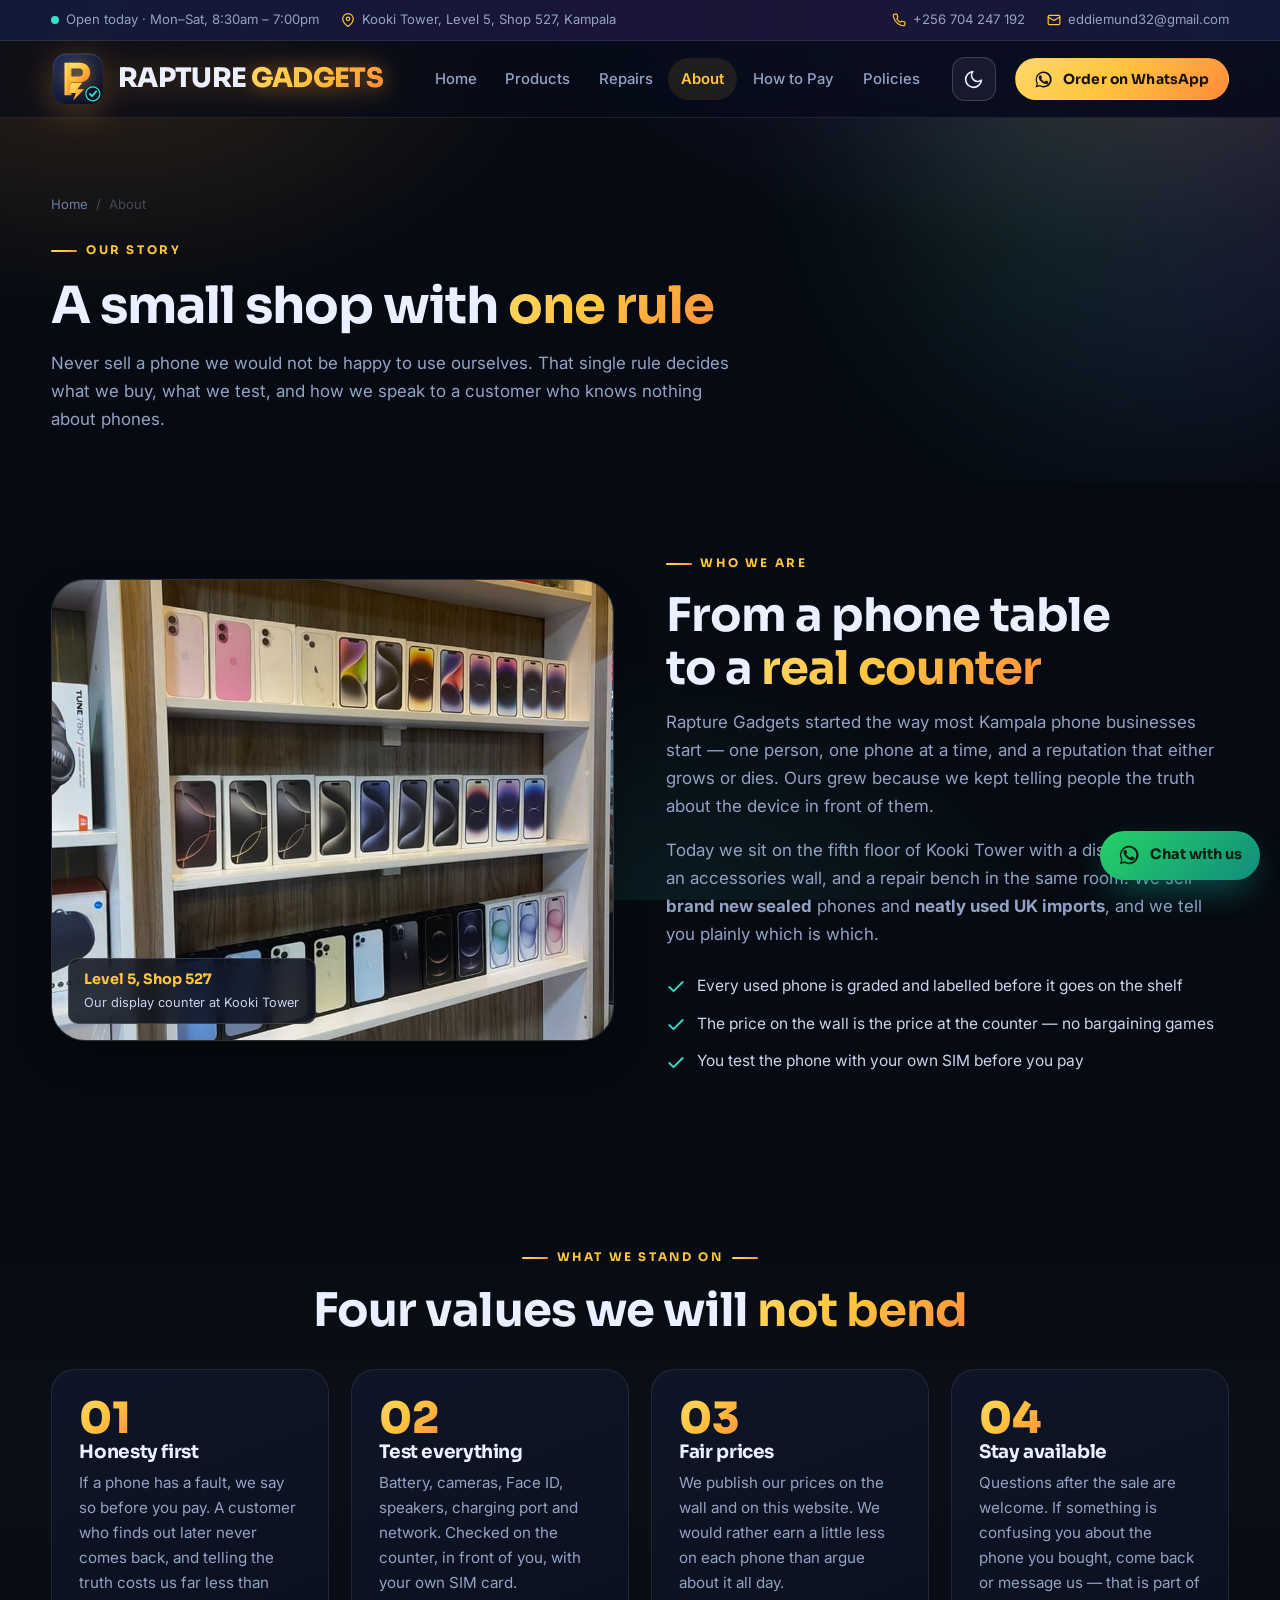
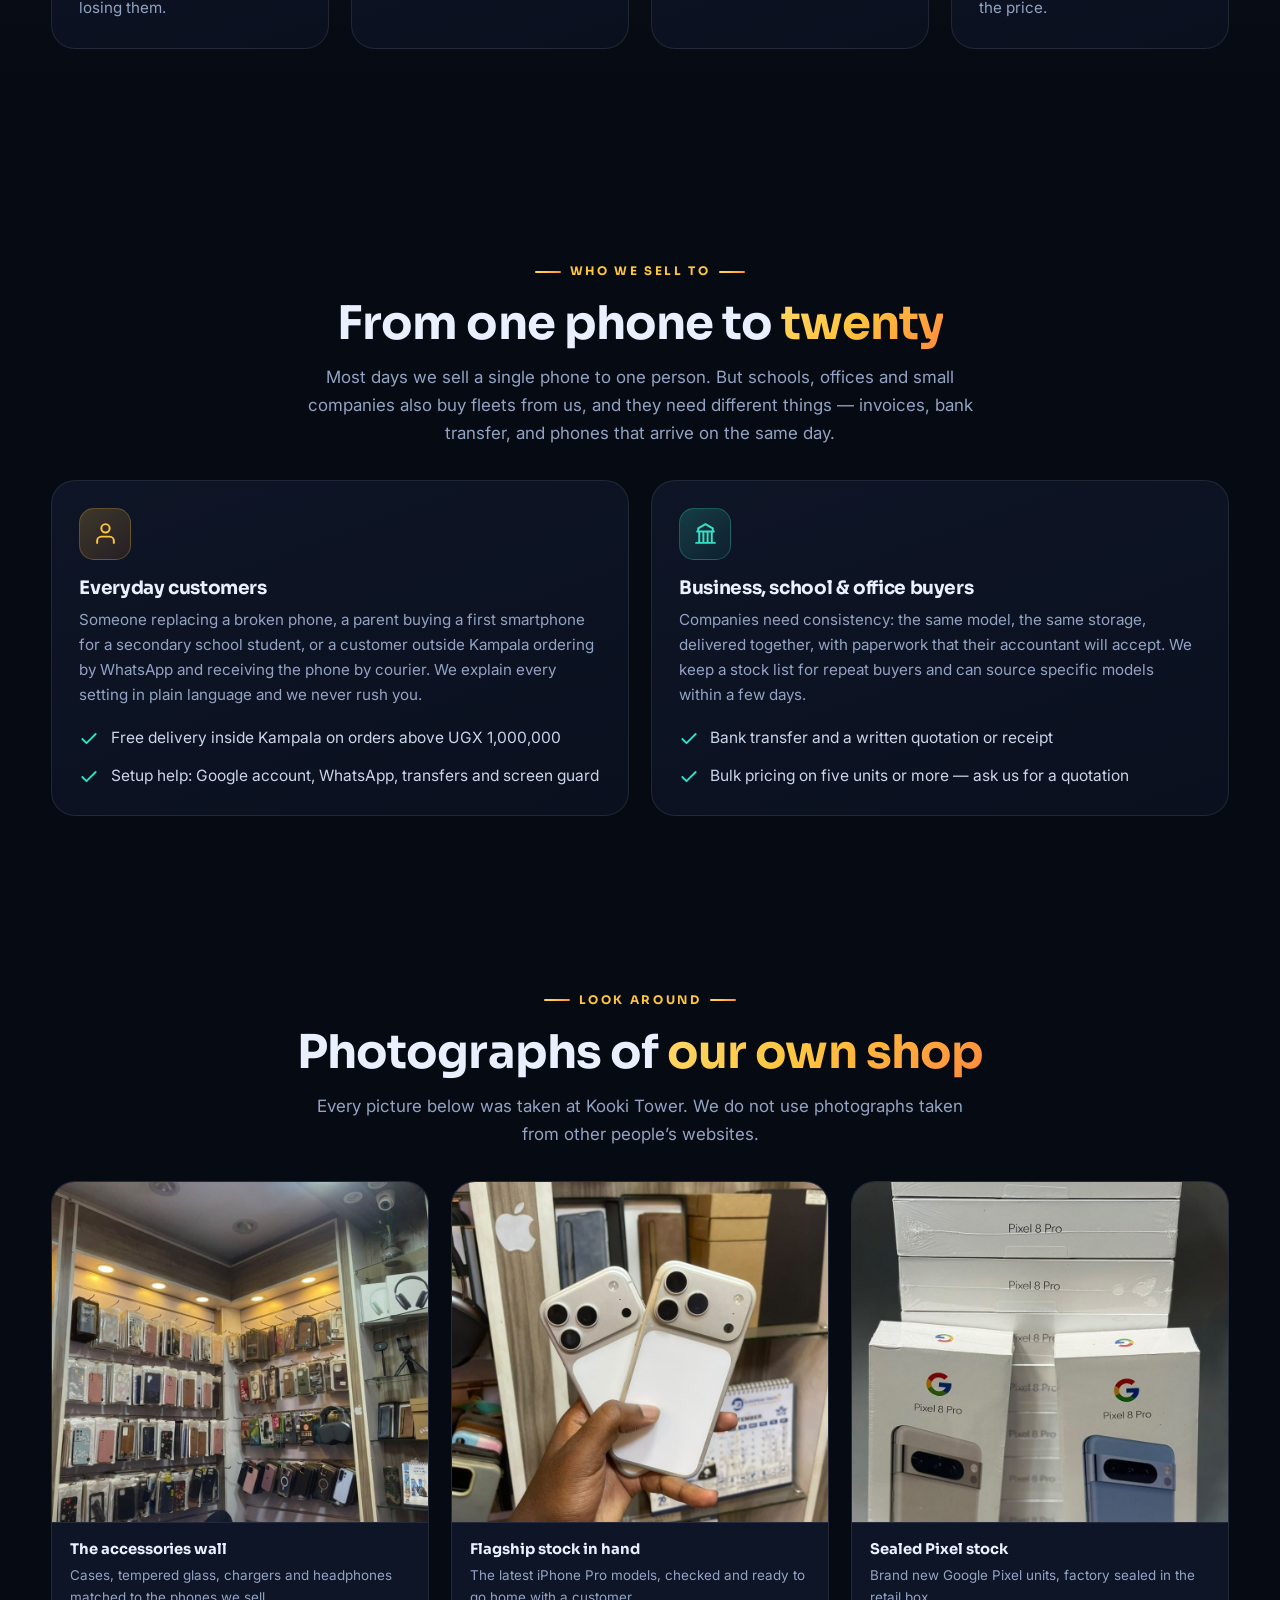
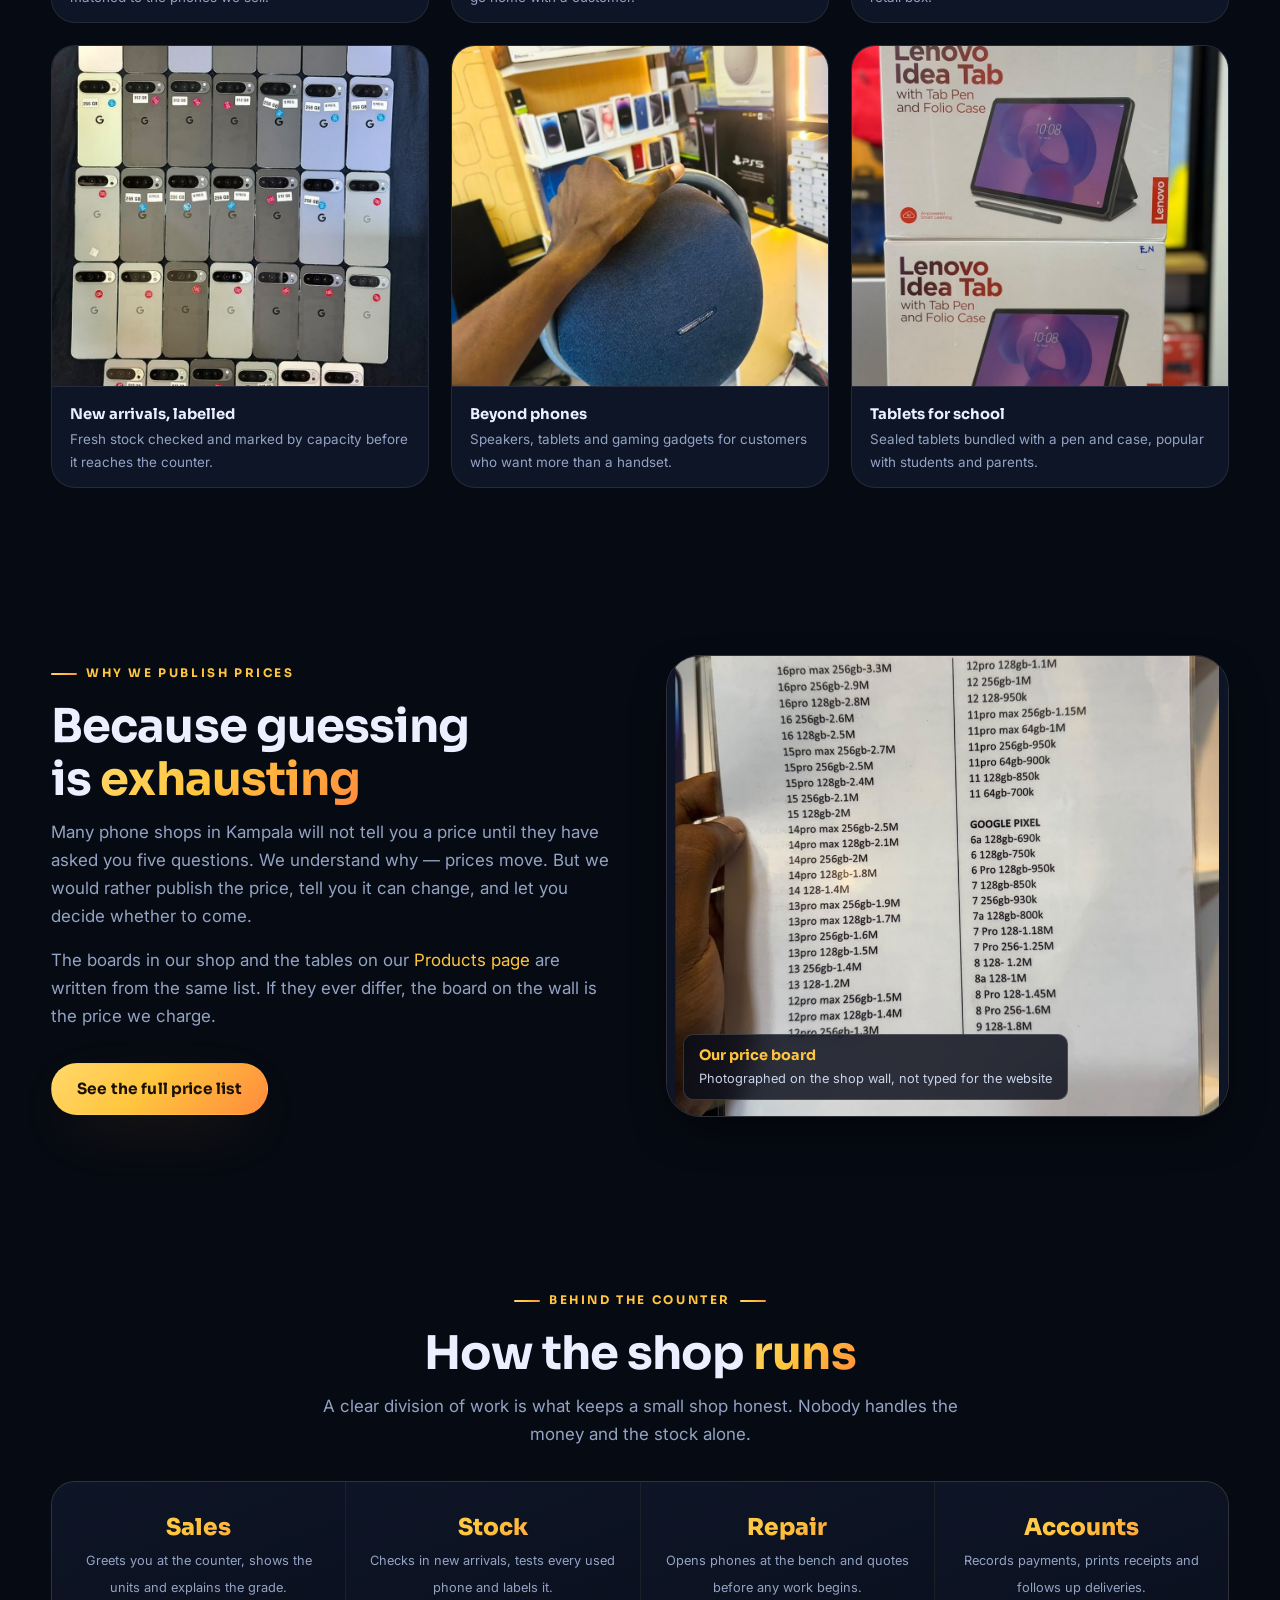
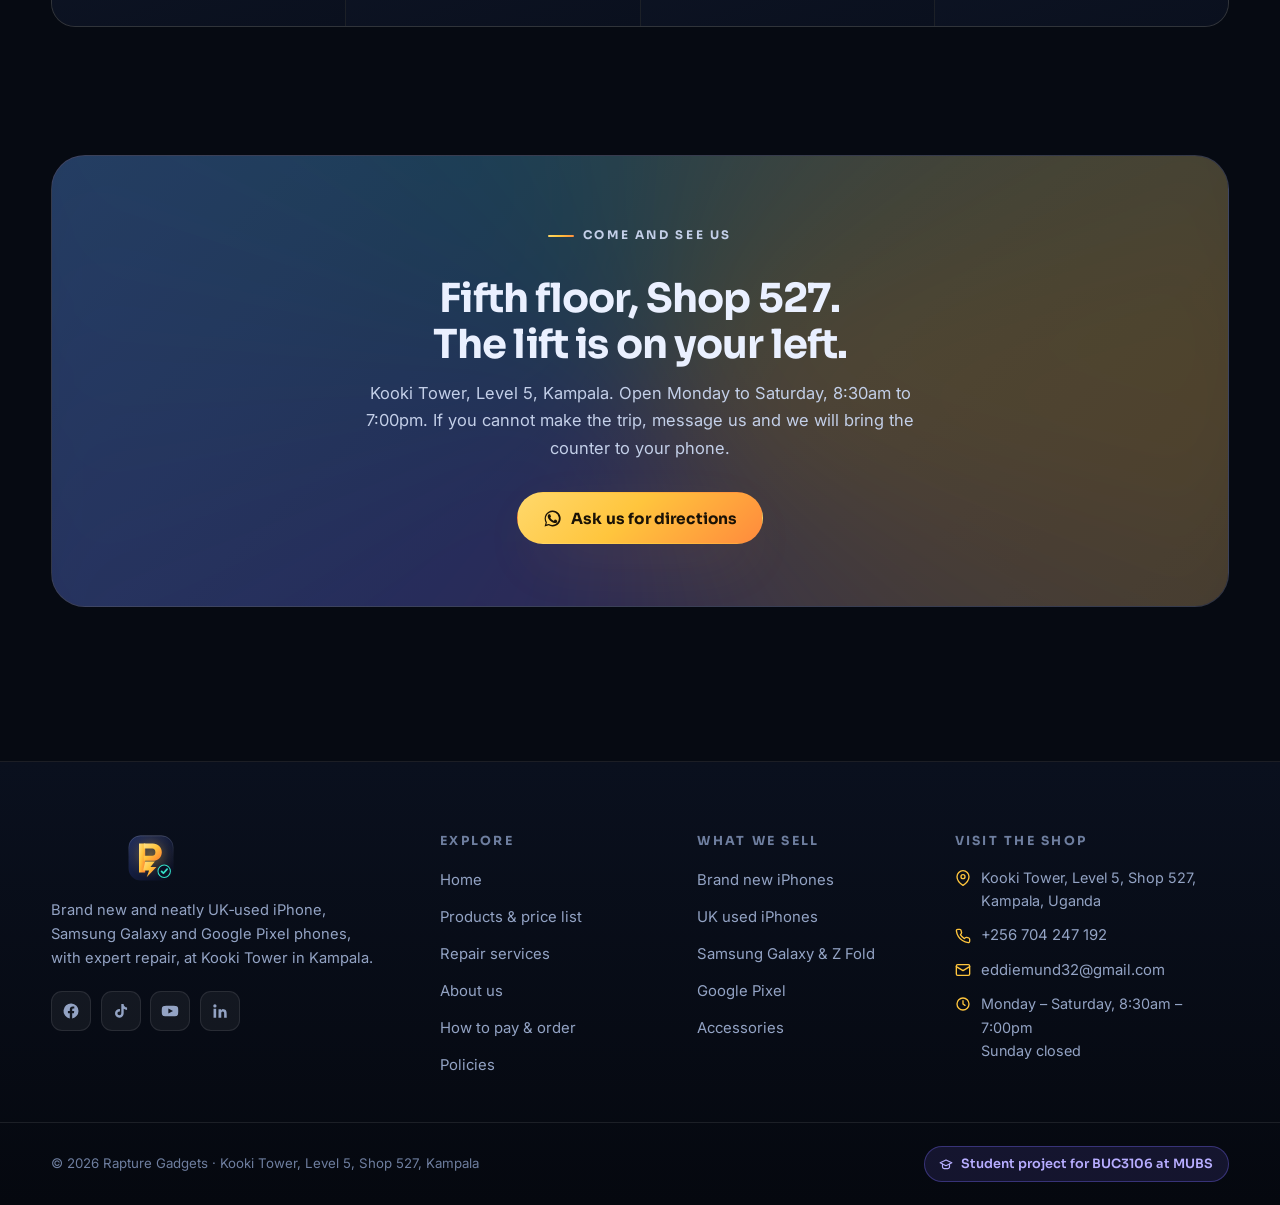
==== about.html @ ebebd6bf "Rapture Gadgets - BUC3106 e-commerce capstone website" ====
<!DOCTYPE html>
<html lang="en">
<head>
<meta charset="UTF-8">
<meta name="viewport" content="width=device-width, initial-scale=1">
<title>About Us | Rapture Gadgets &#8212; Kooki Tower, Kampala</title>
<meta name="description" content="Rapture Gadgets is a phone shop and repair bench at Kooki Tower, Level 5, Shop 527, Kampala. Brand new and UK used iPhone, Samsung and Google Pixel, sold honestly.">
<link rel="icon" href="images/logo-mark.svg" type="image/svg+xml">
<link rel="preconnect" href="https://fonts.googleapis.com">
<link rel="preconnect" href="https://fonts.gstatic.com" crossorigin>
<link href="https://fonts.googleapis.com/css2?family=Sora:wght@400;600;700;800&amp;family=Inter:wght@400;500;600;700&amp;display=swap" rel="stylesheet">
<link rel="stylesheet" href="style.css">
</head>
<body>

<!-- theme switch: pure CSS light/dark mode, no JavaScript -->
<input type="checkbox" id="theme-toggle" class="theme-input" aria-hidden="true">
<a class="skip" href="#main">Skip to content</a>

<!-- ============ TOP BAR ============ -->
<div class="topbar">
  <div class="wrap">
    <ul>
      <li><span class="pulse-dot"></span> Open today &#183; Mon&#8211;Sat, 8:30am &#8211; 7:00pm</li>
      <li>
        <svg viewBox="0 0 24 24" fill="none" stroke="currentColor" stroke-width="2" stroke-linecap="round" stroke-linejoin="round"><path d="M21 10c0 7-9 13-9 13s-9-6-9-13a9 9 0 0 1 18 0Z"/><circle cx="12" cy="10" r="3"/></svg>
        Kooki Tower, Level 5, Shop 527, Kampala
      </li>
    </ul>
    <ul>
      <li>
        <svg viewBox="0 0 24 24" fill="none" stroke="currentColor" stroke-width="2" stroke-linecap="round" stroke-linejoin="round"><path d="M22 16.9v3a2 2 0 0 1-2.2 2 19.8 19.8 0 0 1-8.6-3.1 19.5 19.5 0 0 1-6-6A19.8 19.8 0 0 1 2.1 4.2 2 2 0 0 1 4.1 2h3a2 2 0 0 1 2 1.7c.1 1 .4 1.9.7 2.8a2 2 0 0 1-.5 2.1L8.1 9.9a16 16 0 0 0 6 6l1.3-1.2a2 2 0 0 1 2.1-.5c.9.3 1.8.6 2.8.7a2 2 0 0 1 1.7 2Z"/></svg>
        <a href="tel:+256704247192">+256 704 247 192</a>
      </li>
      <li>
        <svg viewBox="0 0 24 24" fill="none" stroke="currentColor" stroke-width="2" stroke-linecap="round" stroke-linejoin="round"><rect x="2" y="4" width="20" height="16" rx="2"/><path d="m2 7 10 6 10-6"/></svg>
        <a href="mailto:eddiemund32@gmail.com">eddiemund32@gmail.com</a>
      </li>
    </ul>
  </div>
</div>

<!-- ============ HEADER ============ -->
<header class="hdr">
  <div class="wrap">
    <a class="brand" href="index.html">
      <img src="images/logo-mark.svg" alt="Rapture Gadgets logo" width="54" height="54">
      <span class="brand-txt">
        <span class="brand-name"><span class="b1">RAPTURE</span> <span class="b2">GADGETS</span></span>
      </span>
    </a>

    <input type="checkbox" id="nav-toggle" class="nav-toggle" aria-hidden="true">
    <nav class="nav" aria-label="Main">
      <ul>
        <li><a href="index.html">Home</a></li>
        <li><a href="products.html">Products</a></li>
        <li><a href="repairs.html">Repairs</a></li>
        <li><a href="about.html" aria-current="page">About</a></li>
        <li><a href="pay.html">How to Pay</a></li>
        <li><a href="policies.html">Policies</a></li>
      </ul>
    </nav>
    <label for="nav-toggle" class="nav-burger" aria-label="Open menu" role="button" tabindex="0"><span></span></label>

    <label for="theme-toggle" class="theme-btn" role="switch" aria-label="Switch between light and dark mode" title="Switch between light and dark mode">
      <svg class="i-moon" viewBox="0 0 24 24" fill="none" stroke="currentColor" stroke-width="1.9" stroke-linecap="round" stroke-linejoin="round"><path d="M21 12.8A9 9 0 1 1 11.2 3a7 7 0 0 0 9.8 9.8Z"/></svg>
      <svg class="i-sun" viewBox="0 0 24 24" fill="none" stroke="currentColor" stroke-width="1.9" stroke-linecap="round" stroke-linejoin="round"><circle cx="12" cy="12" r="4"/><path d="M12 2v2M12 20v2M4.93 4.93l1.41 1.41M17.66 17.66l1.41 1.41M2 12h2M20 12h2M4.93 19.07l1.41-1.41M17.66 6.34l1.41-1.41"/></svg>
    </label>
    <div class="hdr-cta">
      <a class="btn btn--gold btn--sm" href="https://wa.me/256704247192?text=Hello%20Rapture%20Gadgets%2C%20I%20would%20like%20to%20ask%20about%20a%20phone." target="_blank" rel="noopener">
        <svg viewBox="0 0 24 24" fill="currentColor"><path d="M17.5 14.4c-.3-.2-1.8-.9-2-1-.3-.1-.5-.2-.7.1-.2.3-.8 1-1 1.2-.2.2-.3.2-.6.1-1.7-.9-2.9-1.6-4-3.6-.3-.5.3-.5.8-1.5.1-.2 0-.4 0-.5s-.7-1.6-.9-2.2c-.2-.6-.5-.5-.7-.5h-.6c-.2 0-.5.1-.8.4-.3.3-1 1-1 2.5s1.1 2.9 1.2 3.1c.2.2 2.1 3.2 5.1 4.5 1.9.8 2.6.9 3.5.8.6-.1 1.8-.7 2-1.4.2-.7.2-1.3.2-1.4-.1-.2-.3-.2-.6-.3M12 2a10 10 0 0 0-8.6 15L2 22l5.2-1.4A10 10 0 1 0 12 2Zm0 18.2c-1.6 0-3.1-.4-4.4-1.2l-.3-.2-3.1.8.8-3-.2-.3A8.2 8.2 0 1 1 12 20.2Z"/></svg>
        <span>Order on WhatsApp</span>
      </a>
    </div>
  </div>
</header>

<main id="main">

<!-- ============ PAGE HERO ============ -->
<section class="page-hero">
  <div class="wrap">
    <nav class="crumbs" aria-label="Breadcrumb">
      <a href="index.html">Home</a><span>/</span><span>About</span>
    </nav>
    <p class="eyebrow">Our story</p>
    <h1>A small shop with <span class="hl">one rule</span></h1>
    <p class="lede">Never sell a phone we would not be happy to use ourselves. That single rule decides what we buy, what we test, and how we speak to a customer who knows nothing about phones.</p>
  </div>
</section>

<!-- ============ STORY ============ -->
<section class="section section--tight">
  <div class="wrap split">
    <div class="split-media reveal">
      <img src="images/hero-shop-display.jpg" alt="The lit display shelves inside Rapture Gadgets showing rows of iPhones" width="810" height="1080" loading="lazy">
      <span class="tag"><b>Level 5, Shop 527</b>Our display counter at Kooki Tower</span>
    </div>

    <div class="reveal">
      <p class="eyebrow">Who we are</p>
      <h2 class="h-sec">From a phone table<br>to a <span class="hl">real counter</span></h2>
      <p class="lede">Rapture Gadgets started the way most Kampala phone businesses start &#8212; one person, one phone at a time, and a reputation that either grows or dies. Ours grew because we kept telling people the truth about the device in front of them.</p>
      <p class="lede mt-1">Today we sit on the fifth floor of Kooki Tower with a display counter, an accessories wall, and a repair bench in the same room. We sell <strong>brand new sealed</strong> phones and <strong>neatly used UK imports</strong>, and we tell you plainly which is which.</p>

      <ul class="check-list">
        <li><svg viewBox="0 0 24 24" fill="none" stroke="currentColor" stroke-width="2.2" stroke-linecap="round" stroke-linejoin="round"><path d="M20 6 9 17l-5-5"/></svg> Every used phone is graded and labelled before it goes on the shelf</li>
        <li><svg viewBox="0 0 24 24" fill="none" stroke="currentColor" stroke-width="2.2" stroke-linecap="round" stroke-linejoin="round"><path d="M20 6 9 17l-5-5"/></svg> The price on the wall is the price at the counter &#8212; no bargaining games</li>
        <li><svg viewBox="0 0 24 24" fill="none" stroke="currentColor" stroke-width="2.2" stroke-linecap="round" stroke-linejoin="round"><path d="M20 6 9 17l-5-5"/></svg> You test the phone with your own SIM before you pay</li>
      </ul>
    </div>
  </div>
</section>

<!-- ============ VALUES ============ -->
<section class="section" style="background:linear-gradient(180deg,transparent,rgba(255,255,255,.022),transparent);">
  <div class="wrap">
    <div class="center reveal">
      <p class="eyebrow">What we stand on</p>
      <h2 class="h-sec">Four values we will <span class="hl">not bend</span></h2>
    </div>

    <div class="grid g4 mt-2">
      <article class="card reveal">
        <span class="num">01</span>
        <h3>Honesty first</h3>
        <p>If a phone has a fault, we say so before you pay. A customer who finds out later never comes back, and telling the truth costs us far less than losing them.</p>
      </article>
      <article class="card reveal">
        <span class="num">02</span>
        <h3>Test everything</h3>
        <p>Battery, cameras, Face ID, speakers, charging port and network. Checked on the counter, in front of you, with your own SIM card.</p>
      </article>
      <article class="card reveal">
        <span class="num">03</span>
        <h3>Fair prices</h3>
        <p>We publish our prices on the wall and on this website. We would rather earn a little less on each phone than argue about it all day.</p>
      </article>
      <article class="card reveal">
        <span class="num">04</span>
        <h3>Stay available</h3>
        <p>Questions after the sale are welcome. If something is confusing you about the phone you bought, come back or message us &#8212; that is part of the price.</p>
      </article>
    </div>
  </div>
</section>

<!-- ============ WHO WE SERVE (B2C + B2B) ============ -->
<section class="section">
  <div class="wrap">
    <div class="center reveal">
      <p class="eyebrow">Who we sell to</p>
      <h2 class="h-sec">From one phone to <span class="hl">twenty</span></h2>
      <p class="lede">Most days we sell a single phone to one person. But schools, offices and small companies also buy fleets from us, and they need different things &#8212; invoices, bank transfer, and phones that arrive on the same day.</p>
    </div>

    <div class="grid g2 mt-2">
      <article class="card reveal">
        <span class="tile"><svg viewBox="0 0 24 24" fill="none" stroke="currentColor" stroke-width="1.9" stroke-linecap="round" stroke-linejoin="round"><path d="M20 21v-2a4 4 0 0 0-4-4H8a4 4 0 0 0-4 4v2"/><circle cx="12" cy="7" r="4"/></svg></span>
        <h3>Everyday customers</h3>
        <p>Someone replacing a broken phone, a parent buying a first smartphone for a secondary school student, or a customer outside Kampala ordering by WhatsApp and receiving the phone by courier. We explain every setting in plain language and we never rush you.</p>
        <ul class="check-list" style="margin-top:1.2rem;">
          <li><svg viewBox="0 0 24 24" fill="none" stroke="currentColor" stroke-width="2.2" stroke-linecap="round" stroke-linejoin="round"><path d="M20 6 9 17l-5-5"/></svg> Free delivery inside Kampala on orders above UGX 1,000,000</li>
          <li><svg viewBox="0 0 24 24" fill="none" stroke="currentColor" stroke-width="2.2" stroke-linecap="round" stroke-linejoin="round"><path d="M20 6 9 17l-5-5"/></svg> Setup help: Google account, WhatsApp, transfers and screen guard</li>
        </ul>
      </article>

      <article class="card reveal">
        <span class="tile tile--teal"><svg viewBox="0 0 24 24" fill="none" stroke="currentColor" stroke-width="1.9" stroke-linecap="round" stroke-linejoin="round"><path d="M3 21h18M4 10h16M5 10V7l7-4 7 4v3M6 10v11M18 10v11M10 10v11M14 10v11"/></svg></span>
        <h3>Business, school &amp; office buyers</h3>
        <p>Companies need consistency: the same model, the same storage, delivered together, with paperwork that their accountant will accept. We keep a stock list for repeat buyers and can source specific models within a few days.</p>
        <ul class="check-list" style="margin-top:1.2rem;">
          <li><svg viewBox="0 0 24 24" fill="none" stroke="currentColor" stroke-width="2.2" stroke-linecap="round" stroke-linejoin="round"><path d="M20 6 9 17l-5-5"/></svg> Bank transfer and a written quotation or receipt</li>
          <li><svg viewBox="0 0 24 24" fill="none" stroke="currentColor" stroke-width="2.2" stroke-linecap="round" stroke-linejoin="round"><path d="M20 6 9 17l-5-5"/></svg> Bulk pricing on five units or more &#8212; ask us for a quotation</li>
        </ul>
      </article>
    </div>
  </div>
</section>

<!-- ============ GALLERY ============ -->
<section class="section section--tight">
  <div class="wrap">
    <div class="center reveal">
      <p class="eyebrow">Look around</p>
      <h2 class="h-sec">Photographs of <span class="hl">our own shop</span></h2>
      <p class="lede">Every picture below was taken at Kooki Tower. We do not use photographs taken from other people&#8217;s websites.</p>
    </div>

    <div class="grid g3 mt-2">
      <figure class="shot reveal">
        <img src="images/shop-accessories-wall.jpg" alt="Accessories wall inside the shop with phone cases, headphones and chargers" width="810" height="1080" loading="lazy">
        <figcaption><b>The accessories wall</b>Cases, tempered glass, chargers and headphones matched to the phones we sell.</figcaption>
      </figure>
      <figure class="shot reveal">
        <img src="images/apple-iphone-pro-in-hand.jpg" alt="Two white flagship iPhone Pro units held up inside the shop" width="810" height="1080" loading="lazy">
        <figcaption><b>Flagship stock in hand</b>The latest iPhone Pro models, checked and ready to go home with a customer.</figcaption>
      </figure>
      <figure class="shot reveal">
        <img src="images/pixel-8-pro-sealed.jpg" alt="Sealed Google Pixel 8 Pro boxes stacked in porcelain and bay blue" width="960" height="1280" loading="lazy">
        <figcaption><b>Sealed Pixel stock</b>Brand new Google Pixel units, factory sealed in the retail box.</figcaption>
      </figure>
      <figure class="shot reveal">
        <img src="images/pixel-10-pro-xl-stock.jpg" alt="New Google Pixel arrivals laid out and labelled by storage capacity" width="960" height="1280" loading="lazy">
        <figcaption><b>New arrivals, labelled</b>Fresh stock checked and marked by capacity before it reaches the counter.</figcaption>
      </figure>
      <figure class="shot reveal">
        <img src="images/shop-audio-gadgets.jpg" alt="Harman Kardon portable speaker held up with games consoles and speakers behind" width="810" height="1080" loading="lazy">
        <figcaption><b>Beyond phones</b>Speakers, tablets and gaming gadgets for customers who want more than a handset.</figcaption>
      </figure>
      <figure class="shot reveal">
        <img src="images/lenovo-idea-tab.jpg" alt="Lenovo Idea Tab boxes bundled with a Tab Pen and folio case" width="810" height="1080" loading="lazy">
        <figcaption><b>Tablets for school</b>Sealed tablets bundled with a pen and case, popular with students and parents.</figcaption>
      </figure>
    </div>
  </div>
</section>

<!-- ============ TRANSPARENT PRICING ============ -->
<section class="section">
  <div class="wrap split split--rev">
    <div class="split-media reveal">
      <img src="images/price-board-uk-used-1.jpg" alt="The UK used price board photographed on the shop wall" width="1000" height="1033" loading="lazy">
      <span class="tag"><b>Our price board</b>Photographed on the shop wall, not typed for the website</span>
    </div>

    <div class="reveal">
      <p class="eyebrow">Why we publish prices</p>
      <h2 class="h-sec">Because guessing<br>is <span class="hl">exhausting</span></h2>
      <p class="lede">Many phone shops in Kampala will not tell you a price until they have asked you five questions. We understand why &#8212; prices move. But we would rather publish the price, tell you it can change, and let you decide whether to come.</p>
      <p class="lede mt-1">The boards in our shop and the tables on our <a href="products.html" style="color:var(--gold);">Products page</a> are written from the same list. If they ever differ, the board on the wall is the price we charge.</p>

      <div class="hero-actions mt-2" style="margin-bottom:0;">
        <a class="btn btn--gold" href="products.html">See the full price list</a>
      </div>
    </div>
  </div>
</section>

<!-- ============ HOW WE ARE ORGANISED ============ -->
<section class="section section--tight">
  <div class="wrap">
    <div class="center reveal">
      <p class="eyebrow">Behind the counter</p>
      <h2 class="h-sec">How the shop <span class="hl">runs</span></h2>
      <p class="lede">A clear division of work is what keeps a small shop honest. Nobody handles the money and the stock alone.</p>
    </div>

    <div class="strip mt-2 reveal">
      <div><b>Sales</b><span>Greets you at the counter, shows the units and explains the grade.</span></div>
      <div><b>Stock</b><span>Checks in new arrivals, tests every used phone and labels it.</span></div>
      <div><b>Repair</b><span>Opens phones at the bench and quotes before any work begins.</span></div>
      <div><b>Accounts</b><span>Records payments, prints receipts and follows up deliveries.</span></div>
    </div>
  </div>
</section>

<!-- ============ CTA ============ -->
<section class="section section--tight">
  <div class="wrap">
    <div class="cta reveal">
      <p class="eyebrow" style="justify-content:center;">Come and see us</p>
      <h2>Fifth floor, Shop 527.<br>The lift is on your left.</h2>
      <p>Kooki Tower, Level 5, Kampala. Open Monday to Saturday, 8:30am to 7:00pm. If you cannot make the trip, message us and we will bring the counter to your phone.</p>
      <a class="btn btn--gold" href="https://wa.me/256704247192?text=Hello%2C%20I%20would%20like%20to%20visit%20the%20shop." target="_blank" rel="noopener">
        <svg viewBox="0 0 24 24" fill="currentColor"><path d="M17.5 14.4c-.3-.2-1.8-.9-2-1-.3-.1-.5-.2-.7.1-.2.3-.8 1-1 1.2-.2.2-.3.2-.6.1-1.7-.9-2.9-1.6-4-3.6-.3-.5.3-.5.8-1.5.1-.2 0-.4 0-.5s-.7-1.6-.9-2.2c-.2-.6-.5-.5-.7-.5h-.6c-.2 0-.5.1-.8.4-.3.3-1 1-1 2.5s1.1 2.9 1.2 3.1c.2.2 2.1 3.2 5.1 4.5 1.9.8 2.6.9 3.5.8.6-.1 1.8-.7 2-1.4.2-.7.2-1.3.2-1.4-.1-.2-.3-.2-.6-.3M12 2a10 10 0 0 0-8.6 15L2 22l5.2-1.4A10 10 0 1 0 12 2Zm0 18.2c-1.6 0-3.1-.4-4.4-1.2l-.3-.2-3.1.8.8-3-.2-.3A8.2 8.2 0 1 1 12 20.2Z"/></svg>
        Ask us for directions
      </a>
    </div>
  </div>
</section>

</main>

<!-- ============ FOOTER ============ -->
<footer class="ftr">
  <div class="wrap ftr-grid">
    <div class="ftr-brand">
      <img src="images/logo-mark.svg" alt="Rapture Gadgets logo" width="200" height="48">
      <p>Brand new and neatly UK&#8209;used iPhone, Samsung Galaxy and Google Pixel phones, with expert repair, at Kooki Tower in Kampala.</p>
      <div class="socials">
        <a href="#" aria-label="Rapture Gadgets on Facebook"><svg viewBox="0 0 24 24" fill="currentColor"><path d="M22 12a10 10 0 1 0-11.6 9.9v-7H7.9V12h2.5V9.8c0-2.5 1.5-3.9 3.8-3.9 1.1 0 2.2.2 2.2.2v2.4h-1.2c-1.2 0-1.6.8-1.6 1.6V12h2.7l-.4 2.9h-2.3v7A10 10 0 0 0 22 12Z"/></svg></a>
        <a href="#" aria-label="Rapture Gadgets on TikTok"><svg viewBox="0 0 24 24" fill="currentColor"><path d="M16.6 5.8a4.8 4.8 0 0 1-1.1-3.1h-3.1v12.4a2.6 2.6 0 1 1-2.6-2.6c.3 0 .5 0 .8.1V9.4a5.8 5.8 0 1 0 5 5.7V9.1a7.8 7.8 0 0 0 4.5 1.4V7.4a4.8 4.8 0 0 1-3.5-1.6Z"/></svg></a>
        <a href="#" aria-label="Rapture Gadgets on YouTube"><svg viewBox="0 0 24 24" fill="currentColor"><path d="M23 12s0-3.2-.4-4.7a2.5 2.5 0 0 0-1.7-1.8C19.3 5 12 5 12 5s-7.3 0-8.9.5A2.5 2.5 0 0 0 1.4 7.3C1 8.8 1 12 1 12s0 3.2.4 4.7c.2.9.9 1.6 1.7 1.8C4.7 19 12 19 12 19s7.3 0 8.9-.5a2.5 2.5 0 0 0 1.7-1.8C23 15.2 23 12 23 12ZM9.8 15.2V8.8l6.2 3.2Z"/></svg></a>
        <a href="#" aria-label="Rapture Gadgets on LinkedIn"><svg viewBox="0 0 24 24" fill="currentColor"><path d="M6.9 21H3.4V9h3.5ZM5.2 7.4A2 2 0 1 1 5.2 3a2 2 0 0 1 0 4.4ZM21 21h-3.5v-6c0-1.5-.5-2.5-1.8-2.5a2 2 0 0 0-1.9 1.4 2.6 2.6 0 0 0-.1.9V21H10s.1-10.4 0-11.5h3.5v1.7a3.5 3.5 0 0 1 3.2-1.7c2.3 0 4.1 1.5 4.1 4.8Z"/></svg></a>
      </div>
    </div>

    <div>
      <h4>Explore</h4>
      <ul>
        <li><a href="index.html">Home</a></li>
        <li><a href="products.html">Products &amp; price list</a></li>
        <li><a href="repairs.html">Repair services</a></li>
        <li><a href="about.html">About us</a></li>
        <li><a href="pay.html">How to pay &amp; order</a></li>
        <li><a href="policies.html">Policies</a></li>
      </ul>
    </div>

    <div>
      <h4>What we sell</h4>
      <ul>
        <li><a href="products.html">Brand new iPhones</a></li>
        <li><a href="products.html">UK used iPhones</a></li>
        <li><a href="products.html">Samsung Galaxy &amp; Z Fold</a></li>
        <li><a href="products.html">Google Pixel</a></li>
        <li><a href="products.html">Accessories</a></li>
      </ul>
    </div>

    <div>
      <h4>Visit the shop</h4>
      <ul class="ftr-contact">
        <li>
          <svg viewBox="0 0 24 24" fill="none" stroke="currentColor" stroke-width="2" stroke-linecap="round" stroke-linejoin="round"><path d="M21 10c0 7-9 13-9 13s-9-6-9-13a9 9 0 0 1 18 0Z"/><circle cx="12" cy="10" r="3"/></svg>
          Kooki Tower, Level 5, Shop 527, Kampala, Uganda
        </li>
        <li>
          <svg viewBox="0 0 24 24" fill="none" stroke="currentColor" stroke-width="2" stroke-linecap="round" stroke-linejoin="round"><path d="M22 16.9v3a2 2 0 0 1-2.2 2 19.8 19.8 0 0 1-8.6-3.1 19.5 19.5 0 0 1-6-6A19.8 19.8 0 0 1 2.1 4.2 2 2 0 0 1 4.1 2h3a2 2 0 0 1 2 1.7c.1 1 .4 1.9.7 2.8a2 2 0 0 1-.5 2.1L8.1 9.9a16 16 0 0 0 6 6l1.3-1.2a2 2 0 0 1 2.1-.5c.9.3 1.8.6 2.8.7a2 2 0 0 1 1.7 2Z"/></svg>
          <a href="tel:+256704247192">+256 704 247 192</a>
        </li>
        <li>
          <svg viewBox="0 0 24 24" fill="none" stroke="currentColor" stroke-width="2" stroke-linecap="round" stroke-linejoin="round"><rect x="2" y="4" width="20" height="16" rx="2"/><path d="m2 7 10 6 10-6"/></svg>
          <a href="mailto:eddiemund32@gmail.com">eddiemund32@gmail.com</a>
        </li>
        <li>
          <svg viewBox="0 0 24 24" fill="none" stroke="currentColor" stroke-width="2" stroke-linecap="round" stroke-linejoin="round"><circle cx="12" cy="12" r="9"/><path d="M12 7v5l3 2"/></svg>
          Monday &#8211; Saturday, 8:30am &#8211; 7:00pm<br>Sunday closed
        </li>
      </ul>
    </div>
  </div>

  <div class="ftr-bottom">
    <div class="wrap">
      <p>&#169; 2026 Rapture Gadgets &#183; Kooki Tower, Level 5, Shop 527, Kampala</p>
      <span class="student-note">
        <svg viewBox="0 0 24 24" fill="none" stroke="currentColor" stroke-width="2" stroke-linecap="round" stroke-linejoin="round"><path d="M22 10 12 5 2 10l10 5 10-5Z"/><path d="M6 12v5c0 1.7 2.7 3 6 3s6-1.3 6-3v-5"/></svg>
        Student project for BUC3106 at MUBS
      </span>
    </div>
  </div>
</footer>

<a class="wa-float" href="https://wa.me/256704247192?text=Hello%20Rapture%20Gadgets%2C%20I%20have%20a%20question." target="_blank" rel="noopener">
  <svg viewBox="0 0 24 24" fill="currentColor"><path d="M17.5 14.4c-.3-.2-1.8-.9-2-1-.3-.1-.5-.2-.7.1-.2.3-.8 1-1 1.2-.2.2-.3.2-.6.1-1.7-.9-2.9-1.6-4-3.6-.3-.5.3-.5.8-1.5.1-.2 0-.4 0-.5s-.7-1.6-.9-2.2c-.2-.6-.5-.5-.7-.5h-.6c-.2 0-.5.1-.8.4-.3.3-1 1-1 2.5s1.1 2.9 1.2 3.1c.2.2 2.1 3.2 5.1 4.5 1.9.8 2.6.9 3.5.8.6-.1 1.8-.7 2-1.4.2-.7.2-1.3.2-1.4-.1-.2-.3-.2-.6-.3M12 2a10 10 0 0 0-8.6 15L2 22l5.2-1.4A10 10 0 1 0 12 2Zm0 18.2c-1.6 0-3.1-.4-4.4-1.2l-.3-.2-3.1.8.8-3-.2-.3A8.2 8.2 0 1 1 12 20.2Z"/></svg>
  <span>Chat with us</span>
</a>

</body>
</html>
---- style.css ----
/* =============================================================
   RAPTURE GADGETS — style.css
   All design for every page lives in this one file.
   Built with HTML + CSS only (no JavaScript), as the brief asks.
   -------------------------------------------------------------
   COLOURS  main  #FFC53D (gold)   second #35E0C7 (teal)
            background #060A12 (deep space navy)
   ============================================================= */

/* ---------- 1. DESIGN TOKENS ---------- */
:root{
  /* surfaces */
  --bg:        #060A12;
  --bg-2:      #0A101E;
  --surface:   #0E1526;
  --surface-2: #131C31;
  --line:      rgba(255,255,255,.09);
  --line-2:    rgba(255,255,255,.16);

  /* text */
  --text:      #EAF0FF;
  --muted:     #93A3C4;
  --muted-2:   #6E7E9F;

  /* component colours that need to flip between themes */
  --topbar-bg:   linear-gradient(90deg,#121A38,#1B1436 60%,#121A38);
  --hdr-bg:      rgba(8,12,24,.72);
  --menu-bg:     rgba(11,16,30,.97);
  --ftr-bg:      linear-gradient(180deg,var(--bg-2),#05080F);
  --td-color:    #D3DCF0;
  --li-color:    #CBD5EA;
  --notice-color:#D6DEF0;
  --panel-soft:  rgba(255,255,255,.04);
  --thead-bg:    rgba(255,255,255,.028);
  --row-line:    rgba(255,255,255,.045);
  --violet-ink:  #B7ADFF;

  /* brand */
  --gold:      #FFC53D;
  --gold-soft: #FFD86B;
  --gold-deep: #FF8A3D;
  --teal:      #35E0C7;
  --violet:    #7C6BFF;

  --grad-gold: linear-gradient(135deg,#FFD86B 0%,#FFC53D 45%,#FF8A3D 100%);
  /* gradient used for TEXT so it stays readable on a light background */
  --grad-text: var(--grad-gold);

  /* shape + motion */
  --r-sm: 10px;
  --r:    16px;
  --r-lg: 24px;
  --r-xl: 34px;
  --shadow:   0 18px 50px -20px rgba(0,0,0,.85);
  --shadow-g: 0 20px 60px -22px rgba(255,163,61,.45);
  --ease: cubic-bezier(.22,.61,.36,1);

  /* type */
  --font-h: 'Sora','Segoe UI',system-ui,-apple-system,sans-serif;
  --font-b: 'Inter','Segoe UI',system-ui,-apple-system,sans-serif;
}

/* ---------- 2. RESET & BASE ---------- */
*,*::before,*::after{ box-sizing:border-box; margin:0; padding:0; }

html{ scroll-behavior:smooth; scroll-padding-top:120px; -webkit-text-size-adjust:100%; }

body{
  font-family:var(--font-b);
  background:var(--bg);
  color:var(--text);
  line-height:1.65;
  font-size:16.5px;
  overflow-x:hidden;
  /* soft aurora wash behind everything */
  background-image:
    radial-gradient(900px 520px at 82% -8%,  rgba(124,107,255,.20), transparent 62%),
    radial-gradient(760px 460px at 8% 4%,    rgba(255,163,61,.16),  transparent 60%),
    radial-gradient(700px 500px at 50% 108%, rgba(53,224,199,.10),  transparent 62%);
  background-attachment:fixed;
}

img,svg,video{ display:block; max-width:100%; }
a{ color:inherit; text-decoration:none; }
ul{ list-style:none; }
button,input,select,textarea{ font:inherit; color:inherit; }

h1,h2,h3,h4{ font-family:var(--font-h); line-height:1.14; letter-spacing:-.02em; font-weight:700; }

::selection{ background:var(--gold); color:#14100A; }

/* focus visibility for keyboard users */
a:focus-visible,button:focus-visible,label:focus-visible,summary:focus-visible{
  outline:2.5px solid var(--gold); outline-offset:3px; border-radius:6px;
}

.skip{
  position:absolute; left:-9999px; top:0; z-index:999;
  background:var(--gold); color:#14100A; padding:.7rem 1.2rem;
  font-weight:700; border-radius:0 0 var(--r-sm) 0;
}
.skip:focus{ left:0; }

/* ---------- 3. LAYOUT HELPERS ---------- */
.wrap{ width:min(1220px,92vw); margin-inline:auto; }
.section{ padding:clamp(56px,8vw,104px) 0; position:relative; }
.section--tight{ padding:clamp(40px,5vw,64px) 0; }

.eyebrow{
  display:inline-flex; align-items:center; gap:.55rem;
  font-family:var(--font-h); font-size:.74rem; font-weight:700;
  letter-spacing:.22em; text-transform:uppercase;
  color:var(--gold); margin-bottom:1rem;
}
.eyebrow::before{ content:""; width:26px; height:2px; border-radius:2px; background:var(--grad-gold); }

.h-sec{ font-size:clamp(1.85rem,4.2vw,2.9rem); margin-bottom:.85rem; }
.hl{
  background:var(--grad-text);
  -webkit-background-clip:text; background-clip:text; color:transparent;
}
.lede{ color:var(--muted); font-size:1.06rem; max-width:62ch; }

.center{ text-align:center; }
.center .lede{ margin-inline:auto; }
.center .eyebrow::after{ content:""; width:26px; height:2px; border-radius:2px; background:var(--grad-gold); }

.grid{ display:grid; gap:22px; }
.g2{ grid-template-columns:repeat(2,1fr); }
.g3{ grid-template-columns:repeat(3,1fr); }
.g4{ grid-template-columns:repeat(4,1fr); }

/* ---------- 4. BUTTONS ---------- */
.btn{
  --bh:52px;
  display:inline-flex; align-items:center; justify-content:center; gap:.6rem;
  height:var(--bh); padding:0 1.55rem;
  border-radius:999px; border:1.5px solid transparent;
  font-family:var(--font-h); font-weight:700; font-size:.96rem; letter-spacing:.01em;
  cursor:pointer; white-space:nowrap;
  transition:transform .28s var(--ease), box-shadow .28s var(--ease), background .28s var(--ease), border-color .28s var(--ease);
}
.btn svg{ width:19px; height:19px; flex:none; }

.btn--gold{ background:var(--grad-gold); color:#1A1206; box-shadow:var(--shadow-g); }
.btn--gold:hover{ transform:translateY(-3px) scale(1.02); box-shadow:0 26px 60px -18px rgba(255,163,61,.65); }

.btn--ghost{ background:rgba(255,255,255,.05); border-color:var(--line-2); color:var(--text); backdrop-filter:blur(8px); }
.btn--ghost:hover{ background:rgba(255,255,255,.11); border-color:var(--gold); transform:translateY(-3px); }

.btn--teal{ background:var(--teal); color:#04211C; box-shadow:0 16px 40px -18px rgba(53,224,199,.7); }
.btn--teal:hover{ transform:translateY(-3px) scale(1.02); }

.btn--sm{ --bh:42px; padding:0 1.15rem; font-size:.87rem; }
.btn--block{ width:100%; }

/* ---------- 5. TOP BAR ---------- */
.topbar{
  background:var(--topbar-bg);
  border-bottom:1px solid var(--line);
  font-size:.82rem;
}
.topbar .wrap{ display:flex; align-items:center; justify-content:space-between; gap:1rem; min-height:40px; flex-wrap:wrap; }
.topbar ul{ display:flex; align-items:center; gap:1.4rem; flex-wrap:wrap; }
.topbar li{ display:flex; align-items:center; gap:.42rem; color:var(--muted); }
.topbar svg{ width:14px; height:14px; color:var(--gold); flex:none; }
.topbar a{ color:var(--muted); transition:color .25s; }
.topbar a:hover{ color:var(--gold); }
.pulse-dot{ width:8px; height:8px; border-radius:50%; background:var(--teal); box-shadow:0 0 0 0 rgba(53,224,199,.7); animation:pulse 2.2s infinite; }
@keyframes pulse{ 70%{ box-shadow:0 0 0 11px rgba(53,224,199,0);} 100%{ box-shadow:0 0 0 0 rgba(53,224,199,0);} }

/* ---------- 6. HEADER / NAV ---------- */
.hdr{
  position:sticky; top:0; z-index:90;
  background:var(--hdr-bg);
  backdrop-filter:blur(18px) saturate(150%);
  -webkit-backdrop-filter:blur(18px) saturate(150%);
  border-bottom:1px solid var(--line);
}
.hdr .wrap{ display:flex; align-items:center; gap:1.2rem; min-height:76px; }

.brand{ display:flex; align-items:center; gap:.8rem; flex:none; }
.brand img{ height:54px; width:auto; filter:drop-shadow(0 6px 16px rgba(255,163,61,.30)); }
.brand-txt{ display:flex; flex-direction:column; line-height:1.02; }
.brand-name{
  font-family:var(--font-h); font-weight:800;
  font-size:clamp(1.35rem,2.1vw,1.85rem);
  letter-spacing:-.025em; white-space:nowrap;
  filter:drop-shadow(0 2px 14px rgba(255,163,61,.28));
}
.brand-name .b1{ color:var(--text); }
.brand-name .b2{
  background:var(--grad-text); -webkit-background-clip:text; background-clip:text; color:transparent;
  filter:drop-shadow(0 1px 10px rgba(255,150,50,.35));
}

.nav{ margin-left:auto; }
.nav ul{ display:flex; align-items:center; gap:.15rem; }
.nav a{
  display:block; padding:.55rem .82rem; border-radius:999px;
  font-size:.93rem; font-weight:500; color:var(--muted);
  transition:color .25s, background .25s;
}
.nav a:hover{ color:var(--text); background:rgba(255,255,255,.06); }
.nav a[aria-current="page"]{ color:var(--gold); background:rgba(255,197,61,.10); font-weight:600; }

.hdr-cta{ display:flex; align-items:center; gap:.6rem; flex:none; }

/* CSS-only hamburger for phones */
.nav-toggle,.nav-burger{ display:none; }

/* ---------- 7. HERO ---------- */
.hero{ position:relative; isolation:isolate; overflow:hidden; padding:clamp(52px,7vw,88px) 0 clamp(60px,7vw,96px); }
.hero-bg{ position:absolute; inset:0; z-index:-2; }
.hero-bg img{ width:100%; height:100%; object-fit:cover; object-position:center 32%; }
.hero-bg::after{
  content:""; position:absolute; inset:0;
  background:
    linear-gradient(100deg, rgba(6,10,18,.97) 30%, rgba(6,10,18,.82) 55%, rgba(6,10,18,.55) 100%),
    linear-gradient(0deg, var(--bg) 2%, transparent 42%);
}
/* animated glow blob */
.hero::before{
  content:""; position:absolute; z-index:-1; top:-160px; right:-120px;
  width:560px; height:560px; border-radius:50%;
  background:conic-gradient(from 0deg, rgba(255,197,61,.30), rgba(124,107,255,.24), rgba(53,224,199,.20), rgba(255,197,61,.30));
  filter:blur(90px); opacity:.75; animation:spin 26s linear infinite;
}
@keyframes spin{ to{ transform:rotate(360deg);} }

.hero-grid{ display:grid; grid-template-columns:1.08fr .92fr; gap:clamp(28px,4vw,60px); align-items:center; }

.hero h1{ font-size:clamp(2.35rem,5.6vw,4.15rem); font-weight:800; letter-spacing:-.035em; margin-bottom:1.15rem; }
.hero h1 .grad{ background:var(--grad-gold); -webkit-background-clip:text; background-clip:text; color:transparent; }
.hero h1 .out{
  color:transparent; -webkit-text-stroke:1.6px rgba(234,240,255,.55);
}
.hero p.sub{ color:#C3CFE8; font-size:clamp(1rem,1.6vw,1.16rem); max-width:56ch; margin-bottom:1.9rem; }

.hero-actions{ display:flex; gap:.85rem; flex-wrap:wrap; margin-bottom:2.2rem; }

.hero-trust{ display:flex; gap:.6rem; flex-wrap:wrap; }
.chip{
  display:inline-flex; align-items:center; gap:.45rem;
  padding:.5rem .9rem; border-radius:999px;
  background:rgba(255,255,255,.055); border:1px solid var(--line);
  font-size:.82rem; color:#C3CFE8; backdrop-filter:blur(6px);
}
.chip svg{ width:15px; height:15px; color:var(--teal); flex:none; }

/* hero image stack */
.hero-visual{ position:relative; }
.hero-card{
  position:relative; width:100%; border-radius:var(--r-xl); overflow:hidden;
  border:1px solid var(--line-2); box-shadow:var(--shadow);
  aspect-ratio:4/4.4; background:var(--surface);
}
.hero-card img{ width:100%; height:100%; object-fit:cover; }
.hero-card::after{
  content:""; position:absolute; inset:0;
  background:linear-gradient(0deg, rgba(6,10,18,.86) 0%, transparent 46%);
}
.hero-cap{
  position:absolute; left:0; right:0; bottom:0; z-index:2; padding:1.5rem;
  display:flex; align-items:flex-end; justify-content:space-between; gap:1rem;
}
.hero-cap h3{ font-size:1.02rem; margin-bottom:.15rem; }
.hero-cap span{ font-size:.8rem; color:var(--muted); }

.float-card{
  position:absolute; z-index:3;
  background:rgba(14,21,38,.9); border:1px solid var(--line-2);
  backdrop-filter:blur(14px);
  border-radius:var(--r); padding:.85rem 1.05rem;
  box-shadow:var(--shadow); display:flex; align-items:center; gap:.75rem;
  animation:bob 5s ease-in-out infinite;
}
.float-card .ic{
  width:38px; height:38px; border-radius:11px; flex:none;
  display:grid; place-items:center; background:rgba(255,197,61,.14); color:var(--gold);
}
.float-card .ic svg{ width:20px; height:20px; }
.float-card b{ display:block; font-family:var(--font-h); font-size:.92rem; }
.float-card small{ color:var(--muted); font-size:.75rem; }
.fc-1{ top:9%;  left:-9%; }
.fc-2{ bottom:16%; right:-7%; animation-delay:1.4s; }
@keyframes bob{ 50%{ transform:translateY(-11px);} }

/* ---------- 8. MARQUEE / TICKER ---------- */
.ticker{
  border-block:1px solid var(--line);
  background:linear-gradient(90deg,rgba(255,197,61,.07),rgba(124,107,255,.07),rgba(53,224,199,.07));
  overflow:hidden; padding:.95rem 0;
}
.ticker-track{ display:flex; gap:3.2rem; width:max-content; animation:slide 34s linear infinite; }
.ticker:hover .ticker-track{ animation-play-state:paused; }
.ticker span{
  display:inline-flex; align-items:center; gap:.7rem; white-space:nowrap;
  font-family:var(--font-h); font-weight:600; font-size:.95rem; color:#B9C6E2; letter-spacing:.04em;
}
.ticker span::after{ content:""; width:6px; height:6px; border-radius:50%; background:var(--gold); opacity:.8; }
@keyframes slide{ to{ transform:translateX(-50%);} }

/* ---------- 9. CARDS ---------- */
.card{
  background:linear-gradient(160deg,var(--surface) 0%,var(--bg-2) 100%);
  border:1px solid var(--line); border-radius:var(--r-lg);
  padding:1.7rem; position:relative; overflow:hidden;
  transition:transform .35s var(--ease), border-color .35s var(--ease), box-shadow .35s var(--ease);
}
.card:hover{ transform:translateY(-6px); border-color:rgba(255,197,61,.4); box-shadow:var(--shadow); }
.card h3{ font-size:1.16rem; margin-bottom:.5rem; }
.card p{ color:var(--muted); font-size:.95rem; }

.card .num{
  font-family:var(--font-h); font-size:2.7rem; font-weight:800; line-height:1;
  background:var(--grad-text); -webkit-background-clip:text; background-clip:text; color:transparent;
  margin-bottom:.7rem;
}

/* icon tile */
.tile{
  width:52px; height:52px; border-radius:15px; display:grid; place-items:center; margin-bottom:1.1rem;
  background:linear-gradient(140deg,rgba(255,197,61,.20),rgba(255,138,61,.10));
  border:1px solid rgba(255,197,61,.25); color:var(--gold);
}
.tile svg{ width:25px; height:25px; }
.tile--teal{ background:linear-gradient(140deg,rgba(53,224,199,.20),rgba(53,224,199,.06)); border-color:rgba(53,224,199,.28); color:var(--teal); }
.tile--violet{ background:linear-gradient(140deg,rgba(124,107,255,.22),rgba(124,107,255,.07)); border-color:rgba(124,107,255,.3); color:#A79BFF; }

/* ---------- 10. PRODUCT CARDS ---------- */
.p-card{
  background:linear-gradient(165deg,var(--surface) 0%,var(--bg-2) 96%);
  border:1px solid var(--line); border-radius:var(--r-lg);
  overflow:hidden; display:flex; flex-direction:column;
  transition:transform .38s var(--ease), box-shadow .38s var(--ease), border-color .38s var(--ease);
}
.p-card:hover{ transform:translateY(-8px); border-color:rgba(255,197,61,.45); box-shadow:0 26px 60px -24px rgba(0,0,0,.9); }

.p-media{ position:relative; width:100%; aspect-ratio:1/1; max-height:340px; overflow:hidden; background:#0A0F1C; }
.p-media img{ width:100%; height:100%; object-fit:cover; transition:transform .7s var(--ease); }
.p-card:hover .p-media img{ transform:scale(1.07); }
.p-media::after{ content:""; position:absolute; inset:0; background:linear-gradient(0deg,rgba(6,10,18,.55),transparent 45%); }

.p-badges{ position:absolute; z-index:2; top:.8rem; left:.8rem; display:flex; gap:.4rem; flex-wrap:wrap; }
.badge{
  font-family:var(--font-h); font-size:.66rem; font-weight:700; letter-spacing:.11em; text-transform:uppercase;
  padding:.32rem .62rem; border-radius:999px; backdrop-filter:blur(9px);
}
.badge--new{ background:rgba(53,224,199,.18); color:#7BF3DE; border:1px solid rgba(53,224,199,.4); }
.badge--uk{  background:rgba(255,197,61,.18); color:var(--gold-soft); border:1px solid rgba(255,197,61,.42); }
.badge--hot{ background:rgba(255,107,107,.20); color:#FFA8A8; border:1px solid rgba(255,107,107,.42); }

.p-body{ padding:1.15rem 1.25rem 1.35rem; display:flex; flex-direction:column; gap:.55rem; flex:1; }
.p-brand{ font-size:.68rem; letter-spacing:.17em; text-transform:uppercase; color:var(--muted-2); font-weight:600; }
.p-name{ font-size:1.08rem; font-weight:700; font-family:var(--font-h); line-height:1.28; }
.p-desc{ font-size:.86rem; color:var(--muted); flex:1; }
.p-foot{ display:flex; align-items:center; justify-content:space-between; gap:.75rem; margin-top:.35rem; flex-wrap:wrap; }
.p-price{ font-family:var(--font-h); font-size:1.32rem; font-weight:800; color:var(--gold); line-height:1; }
.p-price small{ display:block; font-size:.66rem; font-weight:500; color:var(--muted-2); letter-spacing:.09em; margin-top:.28rem; text-transform:uppercase; }

/* CSS-only catalogue filter */
.shop-filters{ display:none; }
.filter-bar{ display:flex; gap:.55rem; flex-wrap:wrap; margin:2rem 0 2.1rem; }
.filter-bar label{
  padding:.55rem 1.15rem; border-radius:999px; cursor:pointer;
  background:rgba(255,255,255,.045); border:1px solid var(--line);
  font-family:var(--font-h); font-size:.88rem; font-weight:600; color:var(--muted);
  transition:all .28s var(--ease); user-select:none;
}
.filter-bar label:hover{ color:var(--text); border-color:var(--line-2); transform:translateY(-2px); }

#f-all:checked      ~ .filter-bar label[for="f-all"],
#f-apple:checked    ~ .filter-bar label[for="f-apple"],
#f-samsung:checked  ~ .filter-bar label[for="f-samsung"],
#f-pixel:checked    ~ .filter-bar label[for="f-pixel"],
#f-acc:checked      ~ .filter-bar label[for="f-acc"]{
  background:var(--grad-gold); color:#1A1206; border-color:transparent; box-shadow:var(--shadow-g);
}
#f-apple:checked   ~ .p-grid .p-card:not(.b-apple),
#f-samsung:checked ~ .p-grid .p-card:not(.b-samsung),
#f-pixel:checked   ~ .p-grid .p-card:not(.b-pixel),
#f-acc:checked     ~ .p-grid .p-card:not(.b-acc){
  display:none;
}

/* ---------- 11. PRICE LIST TABLES ---------- */
.tbl-wrap{
  background:linear-gradient(160deg,var(--surface),var(--bg-2));
  border:1px solid var(--line); border-radius:var(--r-lg); overflow:hidden;
}
.tbl-head{ padding:1.15rem 1.4rem; border-bottom:1px solid var(--line); display:flex; align-items:center; gap:.7rem; }
.tbl-head h3{ font-size:1.06rem; }
.tbl-dot{ width:10px; height:10px; border-radius:50%; flex:none; }
.dot-new{ background:var(--teal); box-shadow:0 0 12px rgba(53,224,199,.7); }
.dot-uk{  background:var(--gold);  box-shadow:0 0 12px rgba(255,197,61,.7); }

table{ width:100%; border-collapse:collapse; font-size:.93rem; }
thead th{
  text-align:left; padding:.72rem 1.4rem; font-family:var(--font-h);
  font-size:.7rem; letter-spacing:.15em; text-transform:uppercase; color:var(--muted-2);
  background:var(--thead-bg); border-bottom:1px solid var(--line);
}
tbody td{ padding:.68rem 1.4rem; border-bottom:1px solid var(--row-line); color:var(--td-color); }
tbody tr:last-child td{ border-bottom:none; }
tbody tr{ transition:background .22s; }
tbody tr:hover{ background:rgba(255,197,61,.055); }
td.price{ color:var(--gold); font-family:var(--font-h); font-weight:700; white-space:nowrap; }

/* ---------- 12. REPAIR: before / after compare (CSS only, no JavaScript) ---------- */
.ba{ position:relative; border-radius:var(--r-lg); overflow:hidden; border:1px solid var(--line-2); background:#000; }
.ba-toggle{ position:absolute; width:1px; height:1px; opacity:0; pointer-events:none; }
.ba-stage{ display:block; position:relative; cursor:pointer; }
.ba-imgs{ position:relative; width:100%; aspect-ratio:1/1; max-height:400px; overflow:hidden; }
.ba-imgs img{ position:absolute; inset:0; width:100%; height:100%; object-fit:cover; object-position:center; }
.ba-after{ clip-path:inset(0 0 0 50%); transition:clip-path .6s var(--ease); }
.ba-toggle:checked ~ .ba-stage .ba-after{ clip-path:inset(0 0 0 0); }

.ba-line{
  position:absolute; top:0; bottom:0; left:50%; width:3px; z-index:3;
  background:var(--gold); box-shadow:0 0 16px rgba(255,197,61,.9); transform:translateX(-50%);
  transition:left .6s var(--ease); pointer-events:none;
}
.ba-toggle:checked ~ .ba-stage .ba-line{ left:100%; opacity:0; transition:left .6s var(--ease), opacity .3s .5s; }

.ba-knob{
  position:absolute; top:50%; left:50%; transform:translate(-50%,-50%);
  width:44px; height:44px; border-radius:50%; display:grid; place-items:center;
  background:var(--grad-gold); color:#1A1206; font-size:1.15rem; font-weight:800;
  box-shadow:0 8px 22px rgba(0,0,0,.65); animation:nudge 2.4s ease-in-out infinite;
}
@keyframes nudge{ 50%{ transform:translate(-50%,-50%) scale(1.12);} }

.ba-lab{ position:absolute; z-index:3; bottom:.85rem; font-size:.7rem; font-family:var(--font-h);
  font-weight:700; letter-spacing:.14em; text-transform:uppercase; padding:.32rem .72rem;
  border-radius:999px; backdrop-filter:blur(9px); transition:opacity .4s; }
.lab-before{ left:.85rem;  background:rgba(255,107,107,.2);  color:#FFB4B4; border:1px solid rgba(255,107,107,.4); }
.lab-after{  right:.85rem; background:rgba(53,224,199,.2);   color:#7BF3DE; border:1px solid rgba(53,224,199,.4); }
.ba-toggle:checked ~ .ba-stage .lab-before{ opacity:0; }

.ba-hint{
  display:flex; align-items:center; gap:.5rem; justify-content:center;
  padding:.8rem 1rem; font-size:.85rem; color:var(--muted);
  border-top:1px solid var(--line); background:rgba(255,255,255,.02);
}
.ba-hint svg{ width:16px; height:16px; color:var(--gold); }

/* ---------- 13. VIDEO ---------- */
.vid-card{
  border-radius:var(--r-lg); overflow:hidden; border:1px solid var(--line);
  background:var(--surface); box-shadow:var(--shadow);
  transition:transform .35s var(--ease), border-color .35s var(--ease);
}
.vid-card:hover{ transform:translateY(-6px); border-color:rgba(255,197,61,.4); }
.vid-card video{ width:100%; aspect-ratio:9/13; max-height:520px; object-fit:cover; background:#000; }
.vid-meta{ padding:1.05rem 1.2rem 1.25rem; }
.vid-meta h3{ font-size:1rem; margin-bottom:.3rem; }
.vid-meta p{ font-size:.85rem; color:var(--muted); }

/* ---------- 14. GALLERY / FIGURE ---------- */
figure.shot{ border-radius:var(--r-lg); overflow:hidden; border:1px solid var(--line); background:var(--surface); }
figure.shot img{ width:100%; aspect-ratio:1/1; max-height:340px; object-fit:cover; transition:transform .7s var(--ease); }
figure.shot:hover img{ transform:scale(1.05); }
figure.shot figcaption{ padding:.9rem 1.1rem; font-size:.84rem; color:var(--muted); border-top:1px solid var(--line); }
figure.shot figcaption b{ color:var(--text); font-family:var(--font-h); display:block; font-size:.92rem; margin-bottom:.15rem; }

/* ---------- 15. HOW TO PAY ---------- */
.pay-grid{ display:grid; grid-template-columns:repeat(2,1fr); gap:22px; }
.pay-card{
  background:linear-gradient(160deg,var(--surface),var(--bg-2));
  border:1px solid var(--line); border-radius:var(--r-lg); padding:1.7rem;
  position:relative; overflow:hidden; transition:transform .35s var(--ease), border-color .35s var(--ease);
}
.pay-card:hover{ transform:translateY(-6px); border-color:rgba(255,197,61,.4); }
.pay-card::before{
  content:""; position:absolute; top:0; left:0; right:0; height:3px;
  background:var(--grad-gold); opacity:.85;
}
.pay-head{ display:flex; align-items:center; gap:.9rem; margin-bottom:1.1rem; }
.pay-logo{ width:46px; height:46px; border-radius:13px; display:grid; place-items:center; font-family:var(--font-h); font-weight:800; font-size:.82rem; flex:none; }
.pay-mtn{ background:linear-gradient(140deg,#FFCC00,#FFB300); color:#1A1400; }
.pay-airtel{ background:linear-gradient(140deg,#FF3B3B,#D61414); color:#fff; }
.pay-bank{ background:linear-gradient(140deg,#4E7BFF,#2B4FD6); color:#fff; }
.pay-cash{ background:linear-gradient(140deg,#35E0C7,#12A98F); color:#04211C; }
.pay-card h3{ font-size:1.12rem; }
.pay-card .tagline{ font-size:.8rem; color:var(--muted); }

.steps{ counter-reset:st; list-style:none; margin:0; padding:0; display:grid; gap:.7rem; margin-bottom:1.15rem; }
.steps li{
  counter-increment:st; position:relative; padding-left:2.3rem;
  font-size:.9rem; color:var(--li-color); line-height:1.5;
}
.steps li::before{
  content:counter(st); position:absolute; left:0; top:.06rem;
  width:1.62rem; height:1.62rem; border-radius:50%; display:grid; place-items:center;
  background:rgba(255,197,61,.14); border:1px solid rgba(255,197,61,.35);
  color:var(--gold); font-family:var(--font-h); font-weight:700; font-size:.78rem;
}
.pay-detail{
  background:var(--panel-soft); border:1px dashed var(--line-2);
  border-radius:var(--r-sm); padding:.8rem 1rem; font-size:.88rem;
}
.pay-detail dt{ font-size:.66rem; letter-spacing:.15em; text-transform:uppercase; color:var(--muted-2); margin-bottom:.18rem; font-family:var(--font-h); }
.pay-detail dd{ color:var(--text); font-weight:600; font-family:var(--font-h); }
.pay-detail dd + dt{ margin-top:.6rem; }

/* SAMPLE flag */
.sample{
  display:inline-flex; align-items:center; gap:.35rem;
  background:rgba(255,107,107,.15); border:1px solid rgba(255,107,107,.4);
  color:#FFB4B4; font-family:var(--font-h); font-weight:700;
  font-size:.6rem; letter-spacing:.16em; text-transform:uppercase;
  padding:.2rem .5rem; border-radius:5px; vertical-align:middle;
}

/* notice banner */
.notice{
  display:flex; gap:1rem; align-items:flex-start;
  background:linear-gradient(120deg,rgba(255,197,61,.12),rgba(255,138,61,.06));
  border:1px solid rgba(255,197,61,.34); border-radius:var(--r);
  padding:1.2rem 1.35rem;
}
.notice svg{ width:24px; height:24px; color:var(--gold); flex:none; margin-top:.15rem; }
.notice h3{ font-size:1rem; margin-bottom:.28rem; color:var(--gold); }
.notice p{ font-size:.9rem; color:var(--notice-color); }

/* ---------- 16. FAQ ---------- */
.faq{ display:grid; gap:.8rem; max-width:860px; margin-inline:auto; }
details{
  background:linear-gradient(160deg,var(--surface),var(--bg-2));
  border:1px solid var(--line); border-radius:var(--r); overflow:hidden;
  transition:border-color .3s;
}
details[open]{ border-color:rgba(255,197,61,.4); }
summary{
  cursor:pointer; list-style:none; padding:1.05rem 1.3rem;
  font-family:var(--font-h); font-weight:600; font-size:1rem;
  display:flex; align-items:center; justify-content:space-between; gap:1rem;
}
summary::-webkit-details-marker{ display:none; }
summary::after{
  content:"+"; font-size:1.5rem; color:var(--gold); line-height:1;
  transition:transform .3s var(--ease); flex:none;
}
details[open] summary::after{ transform:rotate(45deg); }
details p{ padding:0 1.3rem 1.2rem; color:var(--muted); font-size:.94rem; }

/* ---------- 17. CTA BANNER ---------- */
.cta{
  position:relative; overflow:hidden; isolation:isolate;
  border-radius:var(--r-xl); padding:clamp(38px,5vw,62px) clamp(24px,4vw,58px);
  background:linear-gradient(135deg,#1A2247 0%,#12172E 55%,#0C1122 100%);
  border:1px solid var(--line-2); text-align:center;
}
.cta::before{
  content:""; position:absolute; z-index:-1; inset:-40% -10%;
  background:conic-gradient(from 90deg, rgba(255,197,61,.28), rgba(124,107,255,.22), rgba(53,224,199,.18), rgba(255,197,61,.28));
  filter:blur(70px); animation:spin 22s linear infinite;
}
.cta h2{ font-size:clamp(1.7rem,3.6vw,2.5rem); margin-bottom:.8rem; }
.cta p{ color:#C3CFE8; max-width:56ch; margin:0 auto 1.9rem; }

/* ---------- 18. FOOTER ---------- */
.ftr{ border-top:1px solid var(--line); background:var(--ftr-bg); padding:clamp(46px,6vw,72px) 0 0; margin-top:clamp(50px,7vw,90px); }
.ftr-grid{ display:grid; grid-template-columns:1.6fr 1fr 1fr 1.25fr; gap:38px; padding-bottom:44px; }
.ftr h4{ font-size:.78rem; letter-spacing:.18em; text-transform:uppercase; color:var(--muted-2); margin-bottom:1.1rem; font-weight:700; }
.ftr ul{ display:grid; gap:.62rem; }
.ftr a{ color:var(--muted); font-size:.93rem; transition:color .25s, padding-left .25s; }
.ftr a:hover{ color:var(--gold); padding-left:4px; }
.ftr-brand p{ color:var(--muted); font-size:.92rem; margin:1rem 0 1.3rem; max-width:36ch; }
.ftr-brand img{ height:48px; }

.socials{ display:flex; gap:.6rem; }
.socials a{
  width:40px; height:40px; border-radius:11px; display:grid; place-items:center;
  background:rgba(255,255,255,.05); border:1px solid var(--line); color:var(--muted);
  transition:all .3s var(--ease);
}
.socials a:hover{ background:var(--grad-gold); color:#1A1206; border-color:transparent; transform:translateY(-3px); padding-left:0; }
.socials svg{ width:18px; height:18px; }

.ftr-contact li{ display:flex; gap:.65rem; align-items:flex-start; color:var(--muted); font-size:.9rem; }
.ftr-contact svg{ width:16px; height:16px; color:var(--gold); flex:none; margin-top:.28rem; }

.ftr-bottom{ border-top:1px solid var(--line); padding:1.4rem 0; }
.ftr-bottom .wrap{ display:flex; align-items:center; justify-content:space-between; gap:1rem; flex-wrap:wrap; }
.ftr-bottom p{ font-size:.83rem; color:var(--muted-2); }
.student-note{
  display:inline-flex; align-items:center; gap:.5rem;
  background:rgba(124,107,255,.13); border:1px solid rgba(124,107,255,.35);
  color:var(--violet-ink); font-size:.8rem; font-weight:600;
  padding:.42rem .9rem; border-radius:999px; font-family:var(--font-h);
}
.student-note svg{ width:14px; height:14px; }

/* ---------- 19. FLOATING WHATSAPP ---------- */
.wa-float{
  position:fixed; z-index:80; right:20px; bottom:20px;
  display:flex; align-items:center; gap:.6rem;
  background:linear-gradient(135deg,#25D366,#128C7E); color:#04210F;
  padding:.8rem 1.15rem; border-radius:999px; font-family:var(--font-h); font-weight:700; font-size:.9rem;
  box-shadow:0 14px 36px -10px rgba(18,140,126,.75);
  transition:transform .3s var(--ease), box-shadow .3s var(--ease);
}
.wa-float:hover{ transform:translateY(-4px) scale(1.03); box-shadow:0 20px 44px -10px rgba(18,140,126,.9); }
.wa-float svg{ width:22px; height:22px; }

/* ---------- 19b. LIGHT / DARK MODE (pure CSS, no JavaScript) ----------
   A hidden checkbox drives everything. Because a custom property set on
   <body> is inherited by every descendant, one rule re-themes the whole site. */
.theme-input{ position:fixed; top:0; left:0; width:1px; height:1px; opacity:0; pointer-events:none; }

.theme-btn{
  display:grid; place-items:center; width:44px; height:44px; flex:none;
  border-radius:13px; cursor:pointer; user-select:none;
  background:rgba(255,255,255,.06); border:1px solid var(--line-2); color:var(--text);
  transition:background .3s var(--ease), transform .45s var(--ease), border-color .3s var(--ease);
}
.theme-btn:hover{ background:rgba(255,197,61,.16); border-color:var(--gold); transform:rotate(18deg); }
.theme-btn svg{ width:21px; height:21px; }
.theme-btn .i-sun{ display:none; }
.theme-btn .i-moon{ display:block; }
body:has(.theme-input:checked) .theme-btn .i-sun{ display:block; }
body:has(.theme-input:checked) .theme-btn .i-moon{ display:none; }

/* ---- the light palette ---- */
body:has(.theme-input:checked){
  --bg:#EDF1F9;  --bg-2:#FFFFFF;  --surface:#FFFFFF;  --surface-2:#F6F8FD;
  --line:rgba(12,22,48,.10);  --line-2:rgba(12,22,48,.22);

  --text:#0E1730;  --muted:#4B5A79;  --muted-2:#6A7997;
  --td-color:#16223F;  --li-color:#22304E;  --notice-color:#33415F;

  --gold:#A8600A;  --teal:#0B7A66;  --violet-ink:#4636C9;
  --grad-text:linear-gradient(135deg,#B4690A 0%,#D97A12 55%,#E2621A 100%);

  --topbar-bg:linear-gradient(90deg,#E7ECF7,#DDE4F4 60%,#E7ECF7);
  --hdr-bg:rgba(255,255,255,.82);
  --menu-bg:rgba(255,255,255,.98);
  --ftr-bg:linear-gradient(180deg,#FFFFFF,#EDF1F9);
  --panel-soft:rgba(12,22,48,.045);
  --thead-bg:rgba(12,22,48,.035);
  --row-line:rgba(12,22,48,.075);
  --shadow:0 16px 42px -22px rgba(20,35,70,.38);
  --shadow-g:0 18px 44px -20px rgba(180,105,10,.42);

  background-color:#EDF1F9;
  background-image:
    radial-gradient(900px 520px at 82% -8%, rgba(124,107,255,.13), transparent 62%),
    radial-gradient(760px 460px at 8% 4%,   rgba(255,163,61,.16),  transparent 60%),
    radial-gradient(700px 500px at 50% 108%,rgba(53,224,199,.13),  transparent 62%);
}
/* everything sitting on a photograph always keeps the dark palette */
.hero, .cta, .float-card{
  --text:#EAF0FF; --muted:#A9B7D4; --muted-2:#8493B3;
  --li-color:#CBD5EA; --notice-color:#D6DEF0; --td-color:#D3DCF0;
  --gold:#FFC53D; --teal:#35E0C7; --violet-ink:#B7ADFF;
  --line:rgba(255,255,255,.09); --line-2:rgba(255,255,255,.16);
  --grad-text:var(--grad-gold);
  color:var(--text);   /* re-resolve: color is inherited as an already-computed value */
}

/* ---------- 20. PAGE HERO (inner pages) ---------- */
.page-hero{ position:relative; padding:clamp(44px,6vw,76px) 0 clamp(30px,4vw,48px); overflow:hidden; }
.page-hero::before{
  content:""; position:absolute; z-index:-1; top:-220px; right:-140px;
  width:520px; height:520px; border-radius:50%;
  background:conic-gradient(from 0deg, rgba(255,197,61,.24), rgba(124,107,255,.2), rgba(53,224,199,.16), rgba(255,197,61,.24));
  filter:blur(95px); opacity:.8; animation:spin 30s linear infinite;
}
.page-hero h1{ font-size:clamp(2rem,4.8vw,3.2rem); margin-bottom:.9rem; }
.crumbs{ display:flex; align-items:center; gap:.5rem; font-size:.82rem; color:var(--muted-2); margin-bottom:1.1rem; }
.crumbs a:hover{ color:var(--gold); }
.crumbs span{ opacity:.5; }

/* ---------- 21. SPLIT / FEATURE ROWS ---------- */
.split{ display:grid; grid-template-columns:1fr 1fr; gap:clamp(28px,4vw,56px); align-items:center; }
.split--rev .split-media{ order:2; }
.split-media{ border-radius:var(--r-xl); overflow:hidden; border:1px solid var(--line-2); box-shadow:var(--shadow); position:relative; }
.split-media img{ width:100%; aspect-ratio:1/1; max-height:460px; object-fit:cover; }
.split-media .tag{
  position:absolute; left:1rem; bottom:1rem; z-index:2;
  background:rgba(8,12,24,.82); backdrop-filter:blur(10px);
  border:1px solid var(--line-2); border-radius:var(--r-sm);
  padding:.6rem .95rem; font-size:.8rem; color:#C9D4EA;
}
.split-media .tag b{ color:var(--gold); display:block; font-family:var(--font-h); font-size:.9rem; }

.check-list{ display:grid; gap:.85rem; margin-top:1.6rem; }
/* block + absolute icon so inline <strong>/<em> in the text keep flowing naturally */
.check-list li{ display:block; position:relative; padding-left:1.95rem; font-size:.97rem; color:var(--li-color); line-height:1.55; }
.check-list svg{ position:absolute; left:0; top:.2rem; width:20px; height:20px; color:var(--teal); }

/* ---------- 22. SPEC / VALUE STRIP ---------- */
.strip{ display:grid; grid-template-columns:repeat(4,1fr); gap:1px; background:var(--line);
  border:1px solid var(--line); border-radius:var(--r-lg); overflow:hidden; }
.strip > div{ background:linear-gradient(160deg,var(--surface),var(--bg-2)); padding:1.6rem 1.3rem; text-align:center; }
.strip b{ display:block; font-family:var(--font-h); font-size:1.45rem; font-weight:800;
  background:var(--grad-text); -webkit-background-clip:text; background-clip:text; color:transparent; }
.strip span{ font-size:.8rem; color:var(--muted); }

/* ---------- 23. REVEAL ON SCROLL (progressive, CSS only) ---------- */
@supports (animation-timeline: view()){
  @media (prefers-reduced-motion: no-preference){
    .reveal{
      animation:fadeUp .8s var(--ease) both;
      animation-timeline: view();
      animation-range: entry 4% cover 26%;
    }
  }
}
@keyframes fadeUp{ from{ opacity:0; transform:translateY(26px);} to{ opacity:1; transform:none;} }

@media (prefers-reduced-motion: reduce){
  *,*::before,*::after{ animation-duration:.01ms !important; animation-iteration-count:1 !important; transition-duration:.01ms !important; }
  html{ scroll-behavior:auto; }
}

/* ---------- 24. RESPONSIVE ---------- */
@media (max-width:1080px){
  .ftr-grid{ grid-template-columns:1fr 1fr; }
  .strip{ grid-template-columns:repeat(2,1fr); }
}
@media (max-width:960px){
  .hero-grid{ grid-template-columns:1fr; }
  .hero-visual{ max-width:480px; margin-inline:auto; width:100%; }
  .fc-1{ left:-4%; } .fc-2{ right:-4%; }
  .g4{ grid-template-columns:repeat(2,1fr); }
  .g3{ grid-template-columns:repeat(2,1fr); }
  .split{ grid-template-columns:1fr; }
  .split--rev .split-media{ order:0; }
  .pay-grid{ grid-template-columns:1fr; }

  /* mobile menu: checkbox driven */
  .nav-burger{
    display:grid; place-items:center; width:44px; height:44px; margin-left:auto;
    border-radius:12px; background:rgba(255,255,255,.06); border:1px solid var(--line);
    cursor:pointer; order:3;
  }
  .nav-burger span{ display:block; width:19px; height:2px; border-radius:2px; background:var(--text); position:relative; transition:.3s var(--ease); }
  .nav-burger span::before,.nav-burger span::after{ content:""; position:absolute; left:0; width:19px; height:2px; border-radius:2px; background:var(--text); transition:.3s var(--ease); }
  .nav-burger span::before{ top:-6px; } .nav-burger span::after{ top:6px; }

  .nav{
    position:fixed; inset:118px 4vw auto 4vw; margin:0; z-index:95;
    background:var(--menu-bg); backdrop-filter:blur(20px);
    border:1px solid var(--line-2); border-radius:var(--r-lg);
    padding:.6rem; box-shadow:var(--shadow);
    opacity:0; visibility:hidden; transform:translateY(-14px);
    transition:opacity .3s var(--ease), transform .3s var(--ease), visibility .3s;
  }
  .nav ul{ flex-direction:column; align-items:stretch; gap:.15rem; }
  .nav a{ padding:.85rem 1rem; font-size:1rem; border-radius:var(--r-sm); }
  .nav-toggle:checked ~ .nav{ opacity:1; visibility:visible; transform:none; }
  .nav-toggle:checked ~ .nav-burger span{ background:transparent; }
  .nav-toggle:checked ~ .nav-burger span::before{ top:0; transform:rotate(45deg); }
  .nav-toggle:checked ~ .nav-burger span::after{ top:0; transform:rotate(-45deg); }

  .hdr .wrap{ min-height:68px; }
  .hdr-cta{ order:2; }
  .theme-btn{ order:3; width:40px; height:40px; }
  .hdr-cta .btn span{ display:none; }
  .hdr-cta .btn{ padding:0; width:44px; }
  .brand img{ height:44px; }
  .nav-burger{ order:4; }
  .nav{ order:5; }
}
@media (max-width:720px){
  body{ font-size:16px; }
  .g2{ grid-template-columns:1fr; }          /* long text cards stay one column */
  .g3,.g4{ grid-template-columns:repeat(2,1fr); gap:14px; }
  .ftr-grid{ grid-template-columns:1fr; gap:30px; }
  .topbar .wrap{ justify-content:center; padding:.5rem 0; }
  .topbar ul{ gap:.9rem; justify-content:center; }
  .hero-actions .btn{ flex:1 1 100%; }
  .float-card{ display:none; }
  .wa-float span{ display:none; }
  .wa-float{ padding:.85rem; }
  thead th,tbody td{ padding:.6rem .9rem; font-size:.86rem; }
  .filter-bar label{ font-size:.82rem; padding:.5rem .95rem; }

  /* --- two-up product grid, compact cards so nothing runs very long --- */
  .p-grid{ grid-template-columns:repeat(2,1fr); gap:14px; }
  .p-media{ max-height:190px; }
  .p-body{ padding:.75rem .8rem .9rem; gap:.35rem; }
  .p-brand{ font-size:.6rem; letter-spacing:.14em; }
  .p-name{ font-size:.92rem; line-height:1.24; }
  .p-desc{ font-size:.78rem; line-height:1.45; }
  .p-price{ font-size:1.02rem; }
  .p-price small{ display:none; }
  .p-foot{ flex-direction:column; align-items:stretch; gap:.55rem; margin-top:.2rem; }
  .p-foot .btn{ width:100%; height:38px; font-size:.8rem; }
  .badge{ font-size:.57rem; padding:.25rem .5rem; letter-spacing:.08em; }
  .p-badges{ top:.55rem; left:.55rem; gap:.3rem; }

  /* --- two-up gallery so photographs stay a readable size --- */
  figure.shot img{ max-height:190px; }
  figure.shot figcaption{ padding:.7rem .8rem; font-size:.76rem; }
  figure.shot figcaption b{ font-size:.84rem; }

  .split-media img,.ba-imgs{ max-height:330px; }

  /* --- repair videos side by side, capped so they never dominate --- */
  .vids{ grid-template-columns:repeat(2,1fr); gap:14px; }
  .vid-card video{ aspect-ratio:9/13; max-height:300px; object-fit:cover; }
  .vid-meta{ padding:.7rem .8rem .9rem; }
  .vid-meta h3{ font-size:.9rem; }
  .vid-meta p{ font-size:.78rem; }

  /* --- hero feature card --- */
  .hero{ padding:34px 0 44px; }
  .hero h1{ font-size:clamp(2rem,8vw,2.7rem); margin-bottom:.9rem; }
  .hero p.sub{ margin-bottom:1.3rem; font-size:.99rem; }
  .hero-actions{ margin-bottom:1.5rem; gap:.6rem; }
  .hero-trust{ gap:.45rem; }
  .chip{ font-size:.76rem; padding:.42rem .72rem; }
  .hero-card{ aspect-ratio:1/1; max-height:340px; }
  .hero-cap{ padding:1rem; }
  .hero-cap h3{ font-size:.9rem; }

  .strip{ grid-template-columns:repeat(2,1fr); }
  .ftr-bottom .wrap{ justify-content:center; text-align:center; }
  .brand-name{ font-size:1.18rem; }
  .theme-btn{ width:38px; height:38px; border-radius:11px; }
  .theme-btn svg{ width:19px; height:19px; }
  .brand-name{ font-size:1.18rem; }
}

/* small helper utilities */
.mt-1{ margin-top:1rem; } .mt-2{ margin-top:2rem; } .mt-3{ margin-top:3rem; }
.mb-1{ margin-bottom:1rem; } .mb-2{ margin-bottom:2rem; }
.muted{ color:var(--muted); }
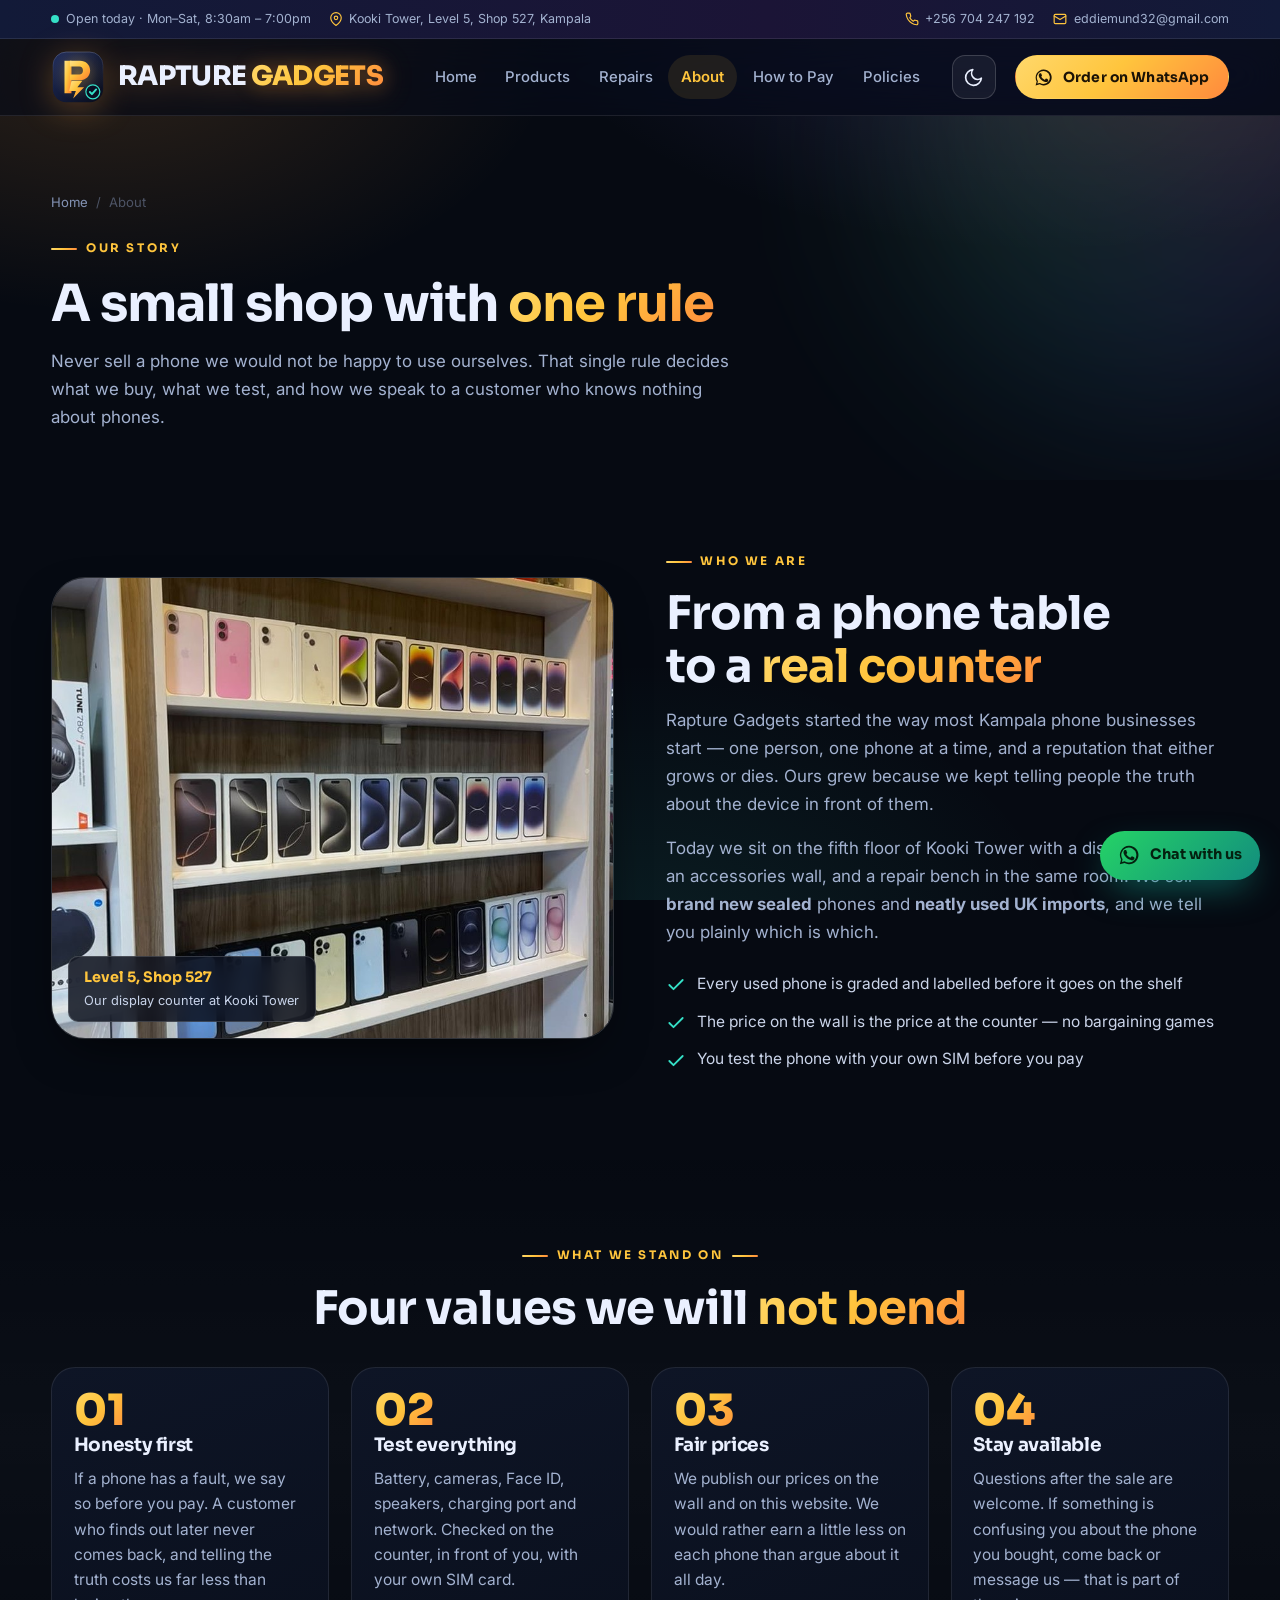
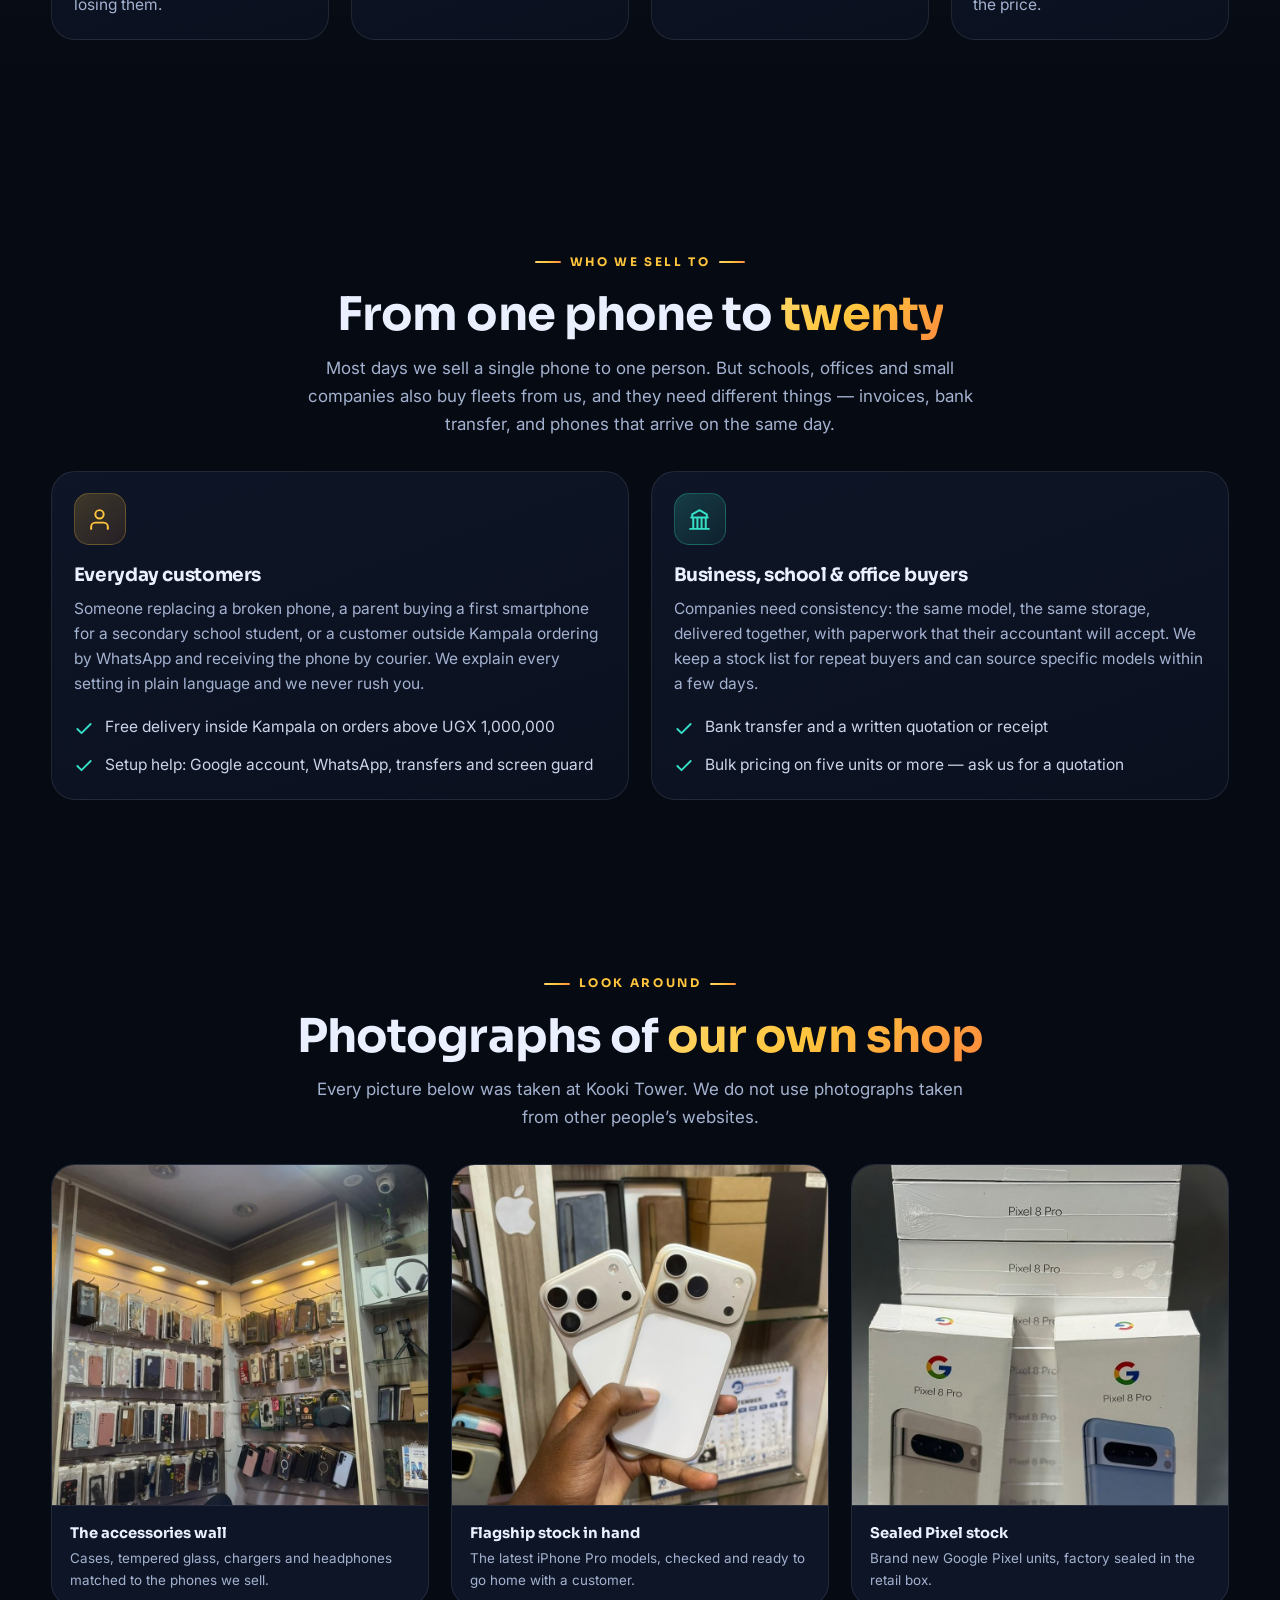
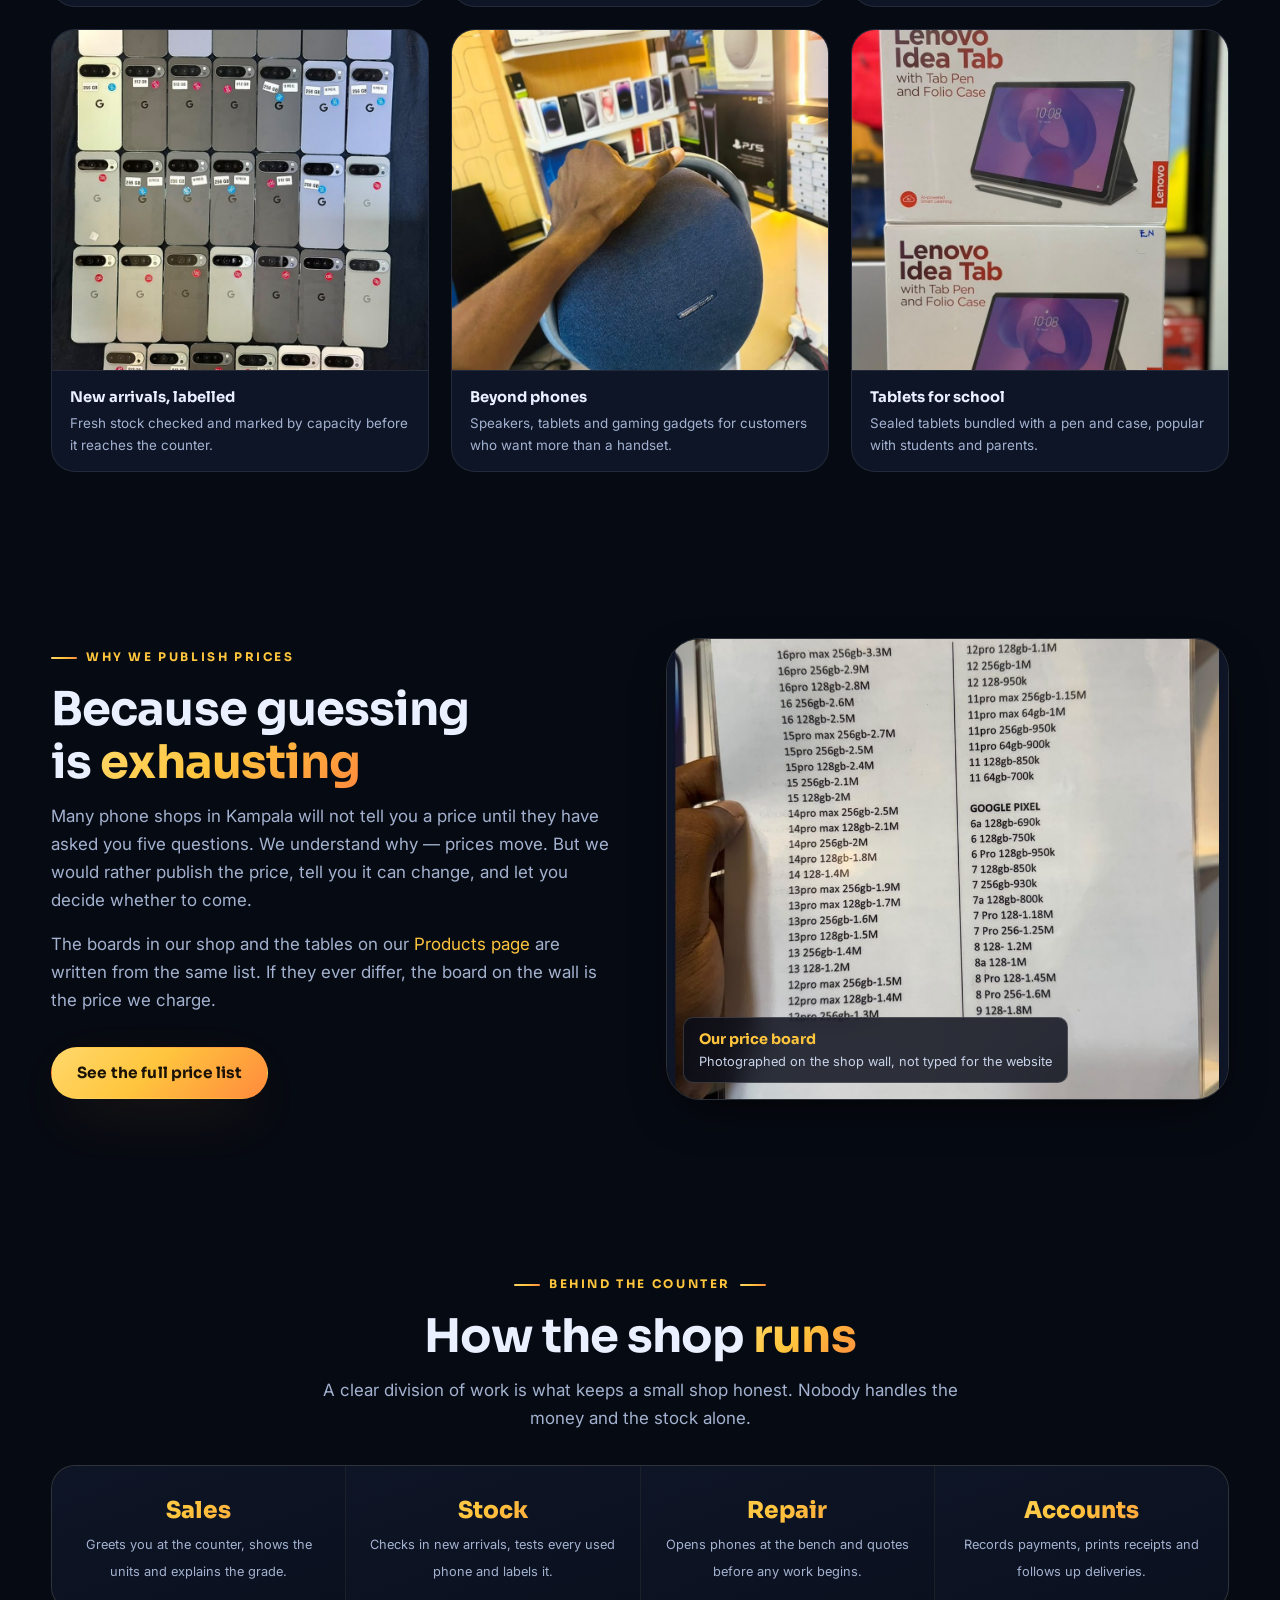
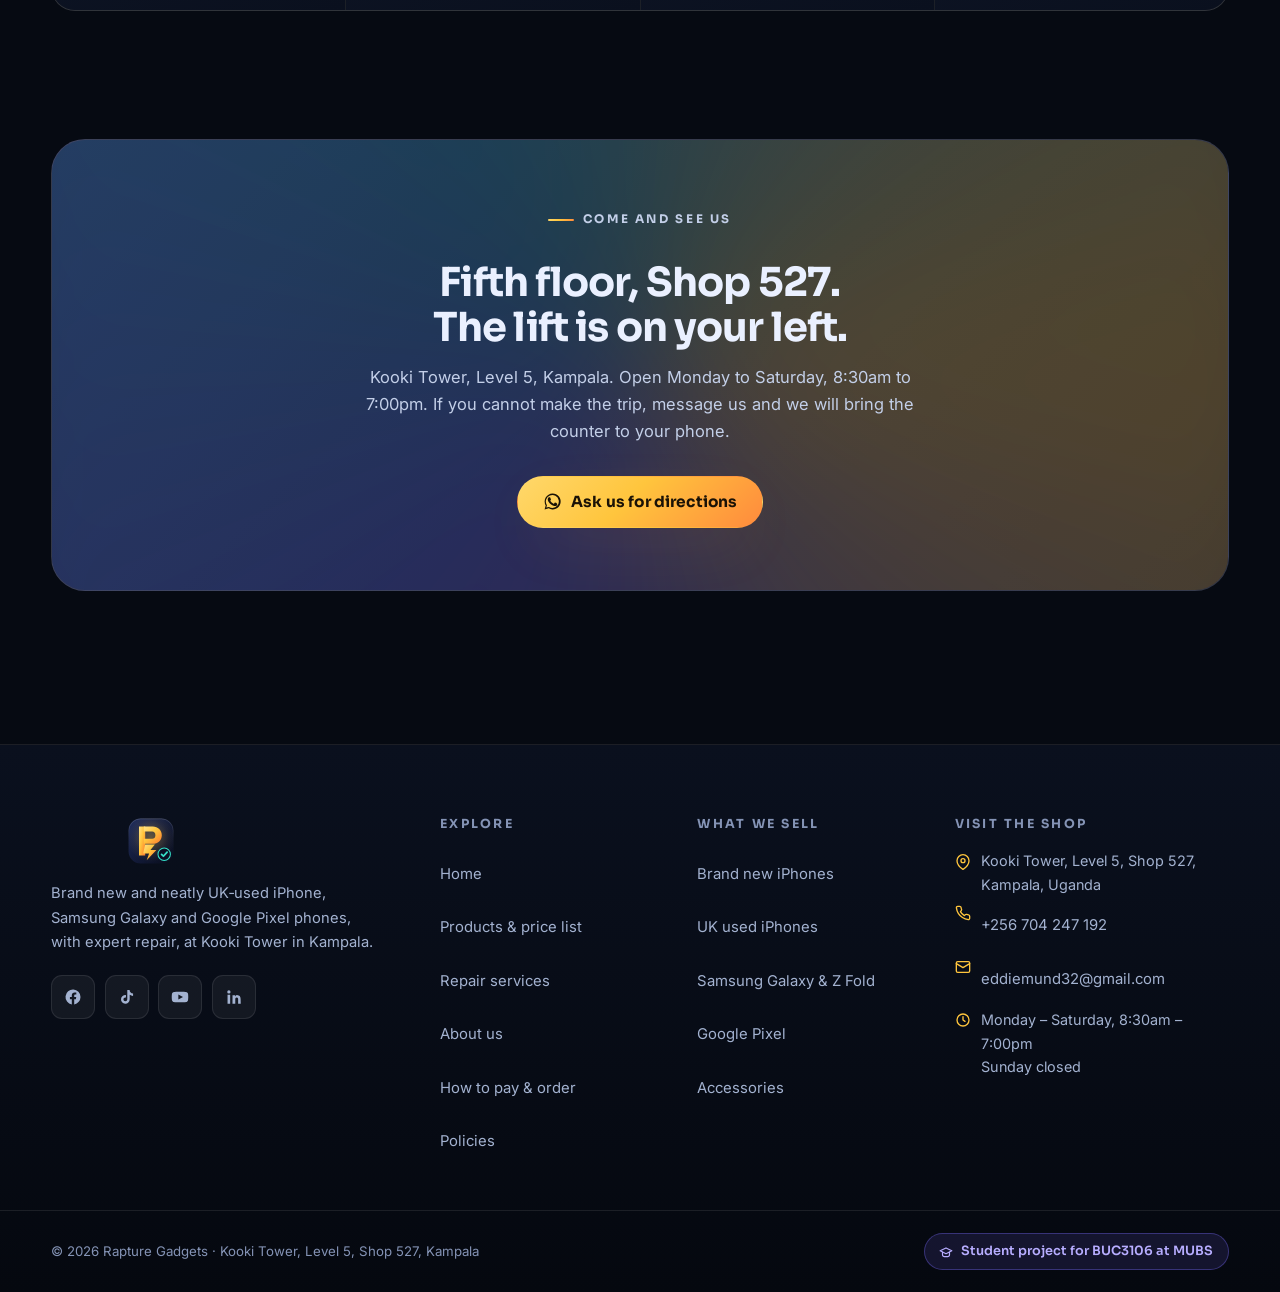
==== commit e6b47ca3: "Bust the stylesheet cache so phones pick up changes" ====
--- a/about.html
+++ b/about.html
@@ -9,7 +9,7 @@
 <link rel="preconnect" href="https://fonts.googleapis.com">
 <link rel="preconnect" href="https://fonts.gstatic.com" crossorigin>
 <link href="https://fonts.googleapis.com/css2?family=Sora:wght@400;600;700;800&amp;family=Inter:wght@400;500;600;700&amp;display=swap" rel="stylesheet">
-<link rel="stylesheet" href="style.css">
+<link rel="stylesheet" href="style.css?v=2">
 </head>
 <body>
 
--- a/style.css
+++ b/style.css
@@ -17,10 +17,10 @@
   --line:      rgba(255,255,255,.09);
   --line-2:    rgba(255,255,255,.16);
 
-  /* text */
+  /* text  (contrast checked: --muted 8.8:1 and --muted-2 5.9:1 on #0E1526 - both pass WCAG AA) */
   --text:      #EAF0FF;
-  --muted:     #93A3C4;
-  --muted-2:   #6E7E9F;
+  --muted:     #A3B2D0;
+  --muted-2:   #8493B5;
 
   /* component colours that need to flip between themes */
   --topbar-bg:   linear-gradient(90deg,#121A38,#1B1436 60%,#121A38);
@@ -63,7 +63,9 @@
 /* ---------- 2. RESET & BASE ---------- */
 *,*::before,*::after{ box-sizing:border-box; margin:0; padding:0; }
 
-html{ scroll-behavior:smooth; scroll-padding-top:120px; -webkit-text-size-adjust:100%; }
+/* overflow-x:clip (not hidden) - 'hidden' creates a scroll container which
+   silently breaks position:sticky on the header below */
+html{ scroll-behavior:smooth; scroll-padding-top:120px; -webkit-text-size-adjust:100%; overflow-x:clip; }
 
 body{
   font-family:var(--font-b);
@@ -71,7 +73,7 @@
   color:var(--text);
   line-height:1.65;
   font-size:16.5px;
-  overflow-x:hidden;
+  overflow-x:clip;
   /* soft aurora wash behind everything */
   background-image:
     radial-gradient(900px 520px at 82% -8%,  rgba(124,107,255,.20), transparent 62%),
@@ -104,7 +106,9 @@
 /* ---------- 3. LAYOUT HELPERS ---------- */
 .wrap{ width:min(1220px,92vw); margin-inline:auto; }
 .section{ padding:clamp(56px,8vw,104px) 0; position:relative; }
-.section--tight{ padding:clamp(40px,5vw,64px) 0; }
+.section--tight{ padding:clamp(48px,6vw,64px) 0; }
+/* sticky header would otherwise cover an anchor target */
+section[id], .tbl-wrap, .split, .pay-grid, .grid{ scroll-margin-top:104px; }
 
 .eyebrow{
   display:inline-flex; align-items:center; gap:.55rem;
@@ -151,7 +155,7 @@
 .btn--teal{ background:var(--teal); color:#04211C; box-shadow:0 16px 40px -18px rgba(53,224,199,.7); }
 .btn--teal:hover{ transform:translateY(-3px) scale(1.02); }
 
-.btn--sm{ --bh:42px; padding:0 1.15rem; font-size:.87rem; }
+.btn--sm{ --bh:44px; padding:0 1.15rem; font-size:.87rem; }
 .btn--block{ width:100%; }
 
 /* ---------- 5. TOP BAR ---------- */
@@ -160,9 +164,11 @@
   border-bottom:1px solid var(--line);
   font-size:.82rem;
 }
-.topbar .wrap{ display:flex; align-items:center; justify-content:space-between; gap:1rem; min-height:40px; flex-wrap:wrap; }
-.topbar ul{ display:flex; align-items:center; gap:1.4rem; flex-wrap:wrap; }
-.topbar li{ display:flex; align-items:center; gap:.42rem; color:var(--muted); }
+/* Desktop: one slim single row - hours, address, phone and email, never wrapping */
+.topbar .wrap{ display:flex; align-items:center; justify-content:space-between; gap:.9rem; min-height:38px; flex-wrap:nowrap; min-width:0; }
+.topbar ul{ display:flex; align-items:center; gap:1.1rem; flex-wrap:nowrap; min-width:0; }
+.topbar li{ display:flex; align-items:center; gap:.42rem; color:var(--muted); font-size:.78rem; white-space:nowrap; min-width:0; }
+.topbar li:last-child{ overflow:hidden; text-overflow:ellipsis; }
 .topbar svg{ width:14px; height:14px; color:var(--gold); flex:none; }
 .topbar a{ color:var(--muted); transition:color .25s; }
 .topbar a:hover{ color:var(--gold); }
@@ -197,7 +203,7 @@
 .nav{ margin-left:auto; }
 .nav ul{ display:flex; align-items:center; gap:.15rem; }
 .nav a{
-  display:block; padding:.55rem .82rem; border-radius:999px;
+  display:block; padding:.62rem .82rem; border-radius:999px;
   font-size:.93rem; font-weight:500; color:var(--muted);
   transition:color .25s, background .25s;
 }
@@ -232,8 +238,10 @@
 
 .hero h1{ font-size:clamp(2.35rem,5.6vw,4.15rem); font-weight:800; letter-spacing:-.035em; margin-bottom:1.15rem; }
 .hero h1 .grad{ background:var(--grad-gold); -webkit-background-clip:text; background-clip:text; color:transparent; }
+/* Outlined text ghosted badly on mobile, so this is a plain solid colour. */
 .hero h1 .out{
-  color:transparent; -webkit-text-stroke:1.6px rgba(234,240,255,.55);
+  color:#CBD6EF;
+  -webkit-text-stroke:0;
 }
 .hero p.sub{ color:#C3CFE8; font-size:clamp(1rem,1.6vw,1.16rem); max-width:56ch; margin-bottom:1.9rem; }
 
@@ -283,7 +291,7 @@
 .float-card b{ display:block; font-family:var(--font-h); font-size:.92rem; }
 .float-card small{ color:var(--muted); font-size:.75rem; }
 .fc-1{ top:9%;  left:-9%; }
-.fc-2{ bottom:16%; right:-7%; animation-delay:1.4s; }
+.fc-2{ bottom:30%; right:-4%; animation-delay:1.4s; }
 @keyframes bob{ 50%{ transform:translateY(-11px);} }
 
 /* ---------- 8. MARQUEE / TICKER ---------- */
@@ -305,12 +313,12 @@
 .card{
   background:linear-gradient(160deg,var(--surface) 0%,var(--bg-2) 100%);
   border:1px solid var(--line); border-radius:var(--r-lg);
-  padding:1.7rem; position:relative; overflow:hidden;
+  padding:1.35rem; position:relative; overflow:hidden;
   transition:transform .35s var(--ease), border-color .35s var(--ease), box-shadow .35s var(--ease);
 }
 .card:hover{ transform:translateY(-6px); border-color:rgba(255,197,61,.4); box-shadow:var(--shadow); }
-.card h3{ font-size:1.16rem; margin-bottom:.5rem; }
-.card p{ color:var(--muted); font-size:.95rem; }
+.card h3{ font-size:1.16rem; line-height:1.3; margin-bottom:.55rem; }
+.card p{ color:var(--muted); font-size:.97rem; line-height:1.62; }
 
 .card .num{
   font-family:var(--font-h); font-size:2.7rem; font-weight:800; line-height:1;
@@ -363,7 +371,7 @@
 .shop-filters{ display:none; }
 .filter-bar{ display:flex; gap:.55rem; flex-wrap:wrap; margin:2rem 0 2.1rem; }
 .filter-bar label{
-  padding:.55rem 1.15rem; border-radius:999px; cursor:pointer;
+  padding:.62rem 1.15rem; border-radius:999px; cursor:pointer;
   background:rgba(255,255,255,.045); border:1px solid var(--line);
   font-family:var(--font-h); font-size:.88rem; font-weight:600; color:var(--muted);
   transition:all .28s var(--ease); user-select:none;
@@ -564,15 +572,19 @@
 .ftr{ border-top:1px solid var(--line); background:var(--ftr-bg); padding:clamp(46px,6vw,72px) 0 0; margin-top:clamp(50px,7vw,90px); }
 .ftr-grid{ display:grid; grid-template-columns:1.6fr 1fr 1fr 1.25fr; gap:38px; padding-bottom:44px; }
 .ftr h4{ font-size:.78rem; letter-spacing:.18em; text-transform:uppercase; color:var(--muted-2); margin-bottom:1.1rem; font-weight:700; }
-.ftr ul{ display:grid; gap:.62rem; }
+.ftr ul{ display:grid; gap:.25rem; }
 .ftr a{ color:var(--muted); font-size:.93rem; transition:color .25s, padding-left .25s; }
 .ftr a:hover{ color:var(--gold); padding-left:4px; }
+/* 44px tap targets */
+.ftr ul li a{ display:block; padding:.78rem 0; }
+.ftr-contact li{ min-height:44px; }
+.ftr-contact li a{ display:inline-block; padding:1rem 0; }
 .ftr-brand p{ color:var(--muted); font-size:.92rem; margin:1rem 0 1.3rem; max-width:36ch; }
 .ftr-brand img{ height:48px; }
 
 .socials{ display:flex; gap:.6rem; }
 .socials a{
-  width:40px; height:40px; border-radius:11px; display:grid; place-items:center;
+  width:44px; height:44px; border-radius:11px; display:grid; place-items:center;
   background:rgba(255,255,255,.05); border:1px solid var(--line); color:var(--muted);
   transition:all .3s var(--ease);
 }
@@ -628,7 +640,7 @@
   --bg:#EDF1F9;  --bg-2:#FFFFFF;  --surface:#FFFFFF;  --surface-2:#F6F8FD;
   --line:rgba(12,22,48,.10);  --line-2:rgba(12,22,48,.22);
 
-  --text:#0E1730;  --muted:#4B5A79;  --muted-2:#6A7997;
+  --text:#0E1730;  --muted:#4B5A79;  --muted-2:#5C6B8C;
   --td-color:#16223F;  --li-color:#22304E;  --notice-color:#33415F;
 
   --gold:#A8600A;  --teal:#0B7A66;  --violet-ink:#4636C9;
@@ -733,7 +745,7 @@
 
   /* mobile menu: checkbox driven */
   .nav-burger{
-    display:grid; place-items:center; width:44px; height:44px; margin-left:auto;
+    display:grid; place-items:center; width:44px; height:44px;
     border-radius:12px; background:rgba(255,255,255,.06); border:1px solid var(--line);
     cursor:pointer; order:3;
   }
@@ -757,8 +769,9 @@
   .nav-toggle:checked ~ .nav-burger span::after{ top:0; transform:rotate(-45deg); }
 
   .hdr .wrap{ min-height:68px; }
-  .hdr-cta{ order:2; }
-  .theme-btn{ order:3; width:40px; height:40px; }
+  /* with the nav hidden, the button group is pushed to the right edge as one block */
+  .hdr-cta{ order:2; margin-left:auto; }
+  .theme-btn{ order:3; width:44px; height:44px; }
   .hdr-cta .btn span{ display:none; }
   .hdr-cta .btn{ padding:0; width:44px; }
   .brand img{ height:44px; }
@@ -767,17 +780,11 @@
 }
 @media (max-width:720px){
   body{ font-size:16px; }
-  .g2{ grid-template-columns:1fr; }          /* long text cards stay one column */
-  .g3,.g4{ grid-template-columns:repeat(2,1fr); gap:14px; }
   .ftr-grid{ grid-template-columns:1fr; gap:30px; }
-  .topbar .wrap{ justify-content:center; padding:.5rem 0; }
-  .topbar ul{ gap:.9rem; justify-content:center; }
   .hero-actions .btn{ flex:1 1 100%; }
   .float-card{ display:none; }
-  .wa-float span{ display:none; }
-  .wa-float{ padding:.85rem; }
   thead th,tbody td{ padding:.6rem .9rem; font-size:.86rem; }
-  .filter-bar label{ font-size:.82rem; padding:.5rem .95rem; }
+  .filter-bar label{ font-size:.84rem; padding:.85rem 1.05rem; min-height:44px; display:inline-flex; align-items:center; }
 
   /* --- two-up product grid, compact cards so nothing runs very long --- */
   .p-grid{ grid-template-columns:repeat(2,1fr); gap:14px; }
@@ -789,7 +796,7 @@
   .p-price{ font-size:1.02rem; }
   .p-price small{ display:none; }
   .p-foot{ flex-direction:column; align-items:stretch; gap:.55rem; margin-top:.2rem; }
-  .p-foot .btn{ width:100%; height:38px; font-size:.8rem; }
+  .p-foot .btn{ width:100%; height:44px; font-size:.8rem; }
   .badge{ font-size:.57rem; padding:.25rem .5rem; letter-spacing:.08em; }
   .p-badges{ top:.55rem; left:.55rem; gap:.3rem; }
 
@@ -820,10 +827,66 @@
 
   .strip{ grid-template-columns:repeat(2,1fr); }
   .ftr-bottom .wrap{ justify-content:center; text-align:center; }
-  .brand-name{ font-size:1.18rem; }
-  .theme-btn{ width:38px; height:38px; border-radius:11px; }
-  .theme-btn svg{ width:19px; height:19px; }
-  .brand-name{ font-size:1.18rem; }
+}
+
+/* ============ MOBILE (<=768px): HEADER ORDER, SLIM INFO BAR, NO OVERFLOW ============ */
+@media (max-width:768px){
+  /* 1) The brand header is the first thing on the page; the info bar sits
+        directly beneath it as one slim, non-sticky, non-wrapping line.        */
+  body{ display:flex; flex-direction:column; }
+  .hdr{ order:1; }
+  .topbar{ order:2; border-top:1px solid var(--line); }
+  main{ order:3; }
+  .ftr{ order:4; }
+
+  .topbar .wrap{ justify-content:center; flex-wrap:nowrap; min-height:0; padding:.35rem 0; gap:0; overflow:hidden; }
+  .topbar ul{ gap:0; justify-content:center; }
+  .topbar ul:first-of-type li + li{ display:none; }  /* address lives in the footer */
+  .topbar ul:last-of-type{ display:none; }           /* phone + email live in the footer as tel:/mailto: */
+  .topbar li{ font-size:.72rem; gap:.34rem; }
+  .topbar svg{ width:12px; height:12px; }
+
+  /* 2) The header must never overflow horizontally */
+  .hdr .wrap{ gap:.55rem; min-height:66px; }
+  .brand{ gap:.5rem; min-width:0; flex:0 1 auto; }
+  .brand img{ height:40px; flex:none; }
+  .brand-txt{ min-width:0; overflow:hidden; }
+  .brand-name{ font-size:clamp(.85rem,3.4vw,1.18rem); overflow:hidden; text-overflow:ellipsis; }
+  .theme-btn{ width:44px; height:44px; flex:none; border-radius:12px; }
+  .theme-btn svg{ width:20px; height:20px; }
+  .hdr-cta{ flex:none; }
+  .hdr-cta .btn{ width:44px; height:44px; padding:0; flex:none; }
+  .nav-burger{ width:44px; height:44px; flex:none; }
+
+  /* 5) Floating WhatsApp: 54px, safe-area aware, clear of the footer */
+  .wa-float{ width:54px; height:54px; padding:0; gap:0; justify-content:center;
+             border-radius:50%; right:14px;
+             bottom:calc(14px + env(safe-area-inset-bottom,0px)); }
+  .wa-float span{ display:none; }
+  .wa-float svg{ width:26px; height:26px; }
+  .ftr-bottom{ padding-bottom:4.75rem; }
+}
+
+/* ============ TABLET (641-1024px): 2 columns, equal height, no orphan ============ */
+@media (min-width:641px) and (max-width:1024px){
+  .g3,.g4{ grid-template-columns:repeat(2,1fr); gap:18px; }
+  /* a third card would sit alone, so it spans both columns instead */
+  .g3 > .card:nth-child(3n){ grid-column:1 / -1; }
+}
+
+/* ============ SMALL PHONES (<=640px): single column, full width cards ============ */
+@media (max-width:640px){
+  .g2,.g3,.g4{ grid-template-columns:1fr; gap:16px; }
+}
+
+/* ============ VERY SMALL PHONES (<=400px) ============ */
+@media (max-width:400px){
+  /* the header only carries what fits cleanly - the floating button covers messaging */
+  .hdr-cta{ display:none; }
+  .theme-btn{ margin-left:auto; }   /* now the first of the right-hand buttons */
+  .brand img{ height:34px; }
+  .p-grid{ grid-template-columns:1fr; }
+  .vids{ grid-template-columns:1fr; }
 }
 
 /* small helper utilities */
